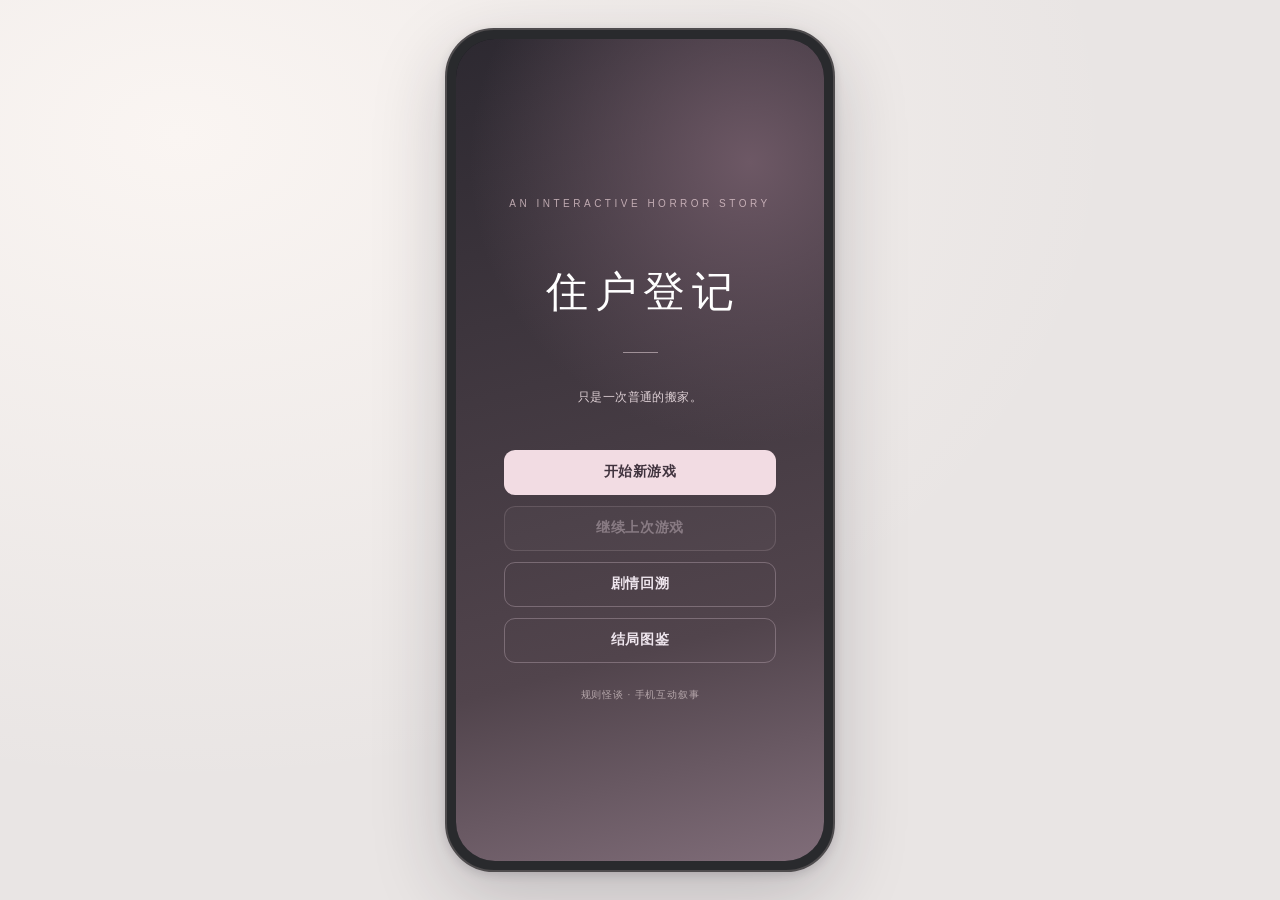
==== index.html @ f4fdb896 "Add files via upload 修改vo" ====
<!doctype html>
<html lang="zh-CN">
<head>
  <meta charset="UTF-8" />
  <meta name="viewport" content="width=device-width, initial-scale=1, viewport-fit=cover, maximum-scale=1, user-scalable=no" />
  <meta name="theme-color" content="#f6e5e5" />
  <meta name="apple-mobile-web-app-capable" content="yes" />
  <meta name="apple-mobile-web-app-status-bar-style" content="default" />
  <title>住户登记 · Day 1 互动预览</title>
  <link rel="stylesheet" href="game/css/styles.css?v=20261024j">
  <link rel="stylesheet" href="game/css/day1.css?v=20261024j">
  <link rel="stylesheet" href="game/css/archive.css?v=20261024j">
  <link rel="stylesheet" href="game/css/night.css?v=20261024j">
</head>
<body>
  <div class="outer">
    
    <main class="phone" id="phone" aria-label="模拟手机游戏">
      <div class="camera-pill" aria-hidden="true"></div>
      <div class="phone-screen" id="phone-screen">
        <header class="statusbar" id="statusbar" style="display:none" aria-hidden="true"><span id="status-time">20:16</span><div class="status-icons"><svg viewBox="0 0 24 16" width="21" height="14"><path d="M1 14h3V9H1zm5 0h3V6H6zm5 0h3V3h-3zm5 0h3V0h-3z" fill="currentColor"/></svg><svg viewBox="0 0 20 16" width="20" height="14"><path d="M1 5C6 0 14 0 19 5L17 7C13 3 7 3 3 7zM5 9c3-3 7-3 10 0l-2 2c-2-2-4-2-6 0zm5 6-2-2c1.1-1.3 2.9-1.3 4 0z" fill="currentColor"/></svg><svg viewBox="0 0 28 14" width="27" height="14"><rect x="1" y="1" width="23" height="12" rx="3" fill="none" stroke="currentColor" stroke-width="1.4"/><rect x="3.5" y="3.5" width="17" height="7" rx="1.5" fill="currentColor"/><rect x="25" y="5" width="2" height="4" rx="1" fill="currentColor"/></svg></div></header>
        <div id="view" class="view"><div class="cover-game"><h1>正在进入游戏</h1><p>如果画面长时间停留在这里，请换用 Chrome 或 Edge 打开。</p></div></div>
        <div id="toast" class="toast" role="status" aria-live="polite"></div>
        <div id="overlay-root"></div>
        <button class="home-gesture" id="home-gesture" aria-label="返回桌面"><span></span></button>
      </div>
    </main>
    
  </div>
  <script src="game/js/story_fallback.js?v=20261024j"></script>
  <script src="game/js/audio.js?v=20261024j"></script>
  <script src="game/js/game.js?v=20261024j"></script>
  <script src="game/js/day1.js?v=20261024j"></script>
  <script src="game/js/archive.js?v=20261024j"></script>
  <script src="game/js/night.js?v=20261024j"></script>
</body>
</html>
---- game/css/styles.css ----
:root{font-family:-apple-system,BlinkMacSystemFont,"SF Pro Display","PingFang SC","Microsoft Yahei",sans-serif;color:#202326;--green:#07b85d;--border:#e7e8e9;--text2:#9a9da3;--wash:#f5f5f5;--pink:#efbbc4}*{box-sizing:border-box}html,body{margin:0;height:100%;width:100%;overflow:hidden}body{background:radial-gradient(ellipse at 14% 15%,#faf5f2,transparent 60%),#e9e5e4}body[data-theme="dark"]{--wash:#17191e;--card:#24262d;--ink:#f0f0f3;--border:#363941;--text2:#a9aab3}button,input,textarea{font:inherit}button{border:0;cursor:pointer}button:focus-visible{outline:2px solid #b7788c;outline-offset:-2px}.outer{height:100%;width:100%;display:flex;align-items:center;justify-content:center;gap:6vw}.preview-side{display:none!important;width:220px;color:#9c8185}.preview-side span{font-size:10px;letter-spacing:.25em;font-weight:700}.preview-side h1{font-size:31px;font-weight:600;line-height:1.5;letter-spacing:-1px;color:#604d55;margin:22px 0}.preview-side p{font-size:13px;line-height:2;color:#977c84}.right-side{align-self:flex-end;margin-bottom:13vh}.right-side small{display:block;font-size:11px;line-height:1.9;color:#b1a2a6;margin-top:18px}.phone{position:relative;width:390px;height:min(844px,94vh);flex:none;padding:9px;background:#292a2d;border:2px solid #4f4c4e;border-radius:49px;box-shadow:0 35px 85px #362c3535,0 4px 11px #241c2730;overflow:hidden}.phone:before{content:"";position:absolute;right:-3px;top:175px;height:86px;width:3px;background:#5c585b;border-radius:0 4px 4px 0}.phone-screen{position:relative;width:100%;height:100%;border-radius:39px;overflow:hidden;background:#fff}.camera-pill{position:absolute;top:18px;left:50%;transform:translateX(-50%);width:106px;height:28px;background:#242326;border-radius:30px;z-index:50;pointer-events:none}.statusbar{position:absolute;inset:0 0 auto 0;height:53px;display:flex;align-items:flex-start;padding:15px 25px 0 32px;justify-content:space-between;z-index:24;font-size:13px;font-weight:700;letter-spacing:-.1px;pointer-events:none}.status-icons{display:flex;align-items:center;gap:5px;height:15px}.view{position:absolute;inset:0;overflow:hidden;background:#f6f6f6}.home-gesture{position:absolute;bottom:0;left:0;width:100%;height:25px;background:transparent;z-index:23;display:flex;align-items:center;justify-content:center;padding:0}.home-gesture span{width:116px;height:4px;background:#2229;border-radius:50px;transition:background .2s}.home-gesture.light span{background:#fff9}.screen{height:100%;width:100%;padding-top:53px;padding-bottom:22px;display:flex;flex-direction:column;overflow:hidden}.scroll{flex:1;overflow-y:auto;min-height:0;overscroll-behavior:contain;scrollbar-width:none}.scroll::-webkit-scrollbar{display:none}.svg-icon{display:inline-flex;width:24px;height:24px;align-items:center;justify-content:center;vertical-align:middle}.svg-icon svg{width:100%;height:100%;stroke:currentColor;stroke-width:1.8;fill:none;stroke-linecap:round;stroke-linejoin:round}.home-screen{background:radial-gradient(ellipse at 30% 6%,#fff5ec 0%,transparent 49%),radial-gradient(ellipse at 85% 52%,#f9d7d2 0%,transparent 54%),linear-gradient(152deg,#f8e9e9 0%,#edc6cd 57%,#cbafcf 100%);color:#463a43}.home-orb{pointer-events:none;position:absolute;top:24%;right:-63px;width:248px;height:248px;background:linear-gradient(110deg,#ffffff71,#fbe3e680);filter:blur(1px);border-radius:50%;box-shadow:inset 11px 16px 43px #fff8,0 17px 50px #d98b9b30}.home-content{position:relative;z-index:1;padding:28px 20px 0;display:flex;flex-direction:column;height:100%}.home-clock{font-size:67px;font-weight:300;letter-spacing:-3px;line-height:1; margin-left:4px;margin-top:0}.home-date{font-size:14px;margin:11px 0 26px 8px;opacity:.75;letter-spacing:.06em}.home-card{width:100%;text-align:left;background:#ffffff94;backdrop-filter:blur(18px);border:1px solid #ffffffac;border-radius:17px;padding:13px 15px;color:#65535a;box-shadow:0 8px 19px #86697513}.home-card-top{display:flex;justify-content:space-between;gap:10px;font-size:11px;font-weight:600;align-items:center}.home-card-top span:last-child{opacity:.64;font-weight:400}.home-card-body{font-size:13px;font-weight:600;margin:7px 0 4px}.home-card-sub{font-size:12px;white-space:nowrap;text-overflow:ellipsis;overflow:hidden;opacity:.82}.apps-grid{display:grid;grid-template-columns:repeat(4,minmax(0,1fr));row-gap:25px;column-gap:10px;margin-top:35px}.app-launch{background:transparent;display:flex;flex-direction:column;align-items:center;gap:6px;min-width:0;color:#473c48;padding:0}.app-launch .app-label{font-size:11px;font-weight:500;text-shadow:0 1px 3px #fff4}.app-icon{position:relative;border-radius:15px;height:57px;width:57px;display:flex;align-items:center;justify-content:center;background:#fff;box-shadow:0 5px 12px #5c43551b}.app-icon .svg-icon{width:31px;height:31px}.app-icon .svg-icon svg{stroke-width:1.7}.app-icon.wechat{background:#27c164;color:white}.app-icon.gallery{background:linear-gradient(135deg,#ffd3b6,#f9b4d4);color:white}.app-icon.phoneicon{background:#59cb80;color:white}.app-icon.smsicon{background:#65b7e7;color:white}.app-icon.notesicon{background:#fff7dc;color:#ddad48}.app-icon.property{background:#fbf2ea;color:#bf7775}.app-icon.settings{background:#b5aec1;color:white}.app-dot{position:absolute;top:-5px;right:-4px;background:#f35461;color:white;min-width:18px;height:18px;padding:0 5px;display:flex;align-items:center;justify-content:center;border-radius:999px;font-size:10px;font-weight:700;border:2px solid #f7dce1;line-height:1}.dock{margin-top:auto;margin-bottom:13px;padding:11px 12px;display:flex;justify-content:space-around;align-items:center;background:#ffffff7e;border:1px solid #fff8;backdrop-filter:blur(12px);border-radius:23px}.dock .app-launch .app-label{display:none}.dock .app-icon{height:56px;width:56px}.page-head{flex:none;display:flex;align-items:center;justify-content:space-between;height:52px;padding:0 16px;background:#f6f6f6;border-bottom:1px solid #ececec}.page-head h2{font-size:17px;font-weight:600;margin:0}.page-head h2 small{font-size:13px;font-weight:400;color:#999}.head-left,.head-right{display:flex;align-items:center;gap:13px}.back-btn,.icon-btn{width:30px;height:34px;padding:0;display:flex;justify-content:center;align-items:center;background:transparent;color:#2f3136}.head-left .back-btn{margin-left:-9px}.wh-head{background:#f6f6f6}.search-bar{border-radius:8px;background:#ededed;color:#999;height:35px;display:flex;align-items:center;justify-content:center;gap:6px;font-size:13px;margin:9px 11px 13px}.search-input{width:100%;background:transparent;border:0;outline:0;color:#333;text-align:left;font-size:13px}.list-group{background:#fff;margin-bottom:8px}.chat-item{width:100%;background:#fff;display:flex;align-items:center;text-align:left;gap:12px;padding:12px 14px 12px 16px;min-height:73px}.chat-item+.chat-item{border-top:1px solid #f2f2f2}.avatar{width:48px;height:48px;flex:none;border-radius:7px;background:#dfb2a8;display:flex;justify-content:center;align-items:center;color:white;font-size:19px;font-weight:500;overflow:hidden}.avatar.sm{width:37px;height:37px;font-size:14px}.avatar.lg{width:63px;height:63px;font-size:23px}.avatar .avat-portrait{width:100%;height:100%;border-radius:inherit;display:block}.avatar .avat-portrait:before{left:50%;top:20%;width:28%;height:29%;transform:translateX(-50%)}.avatar .avat-portrait:after{left:50%;bottom:4%;width:66%;height:42%;transform:translateX(-50%);border-radius:56% 56% 35% 35%}.avatar.sm .avat-portrait:before{top:18%}.avatar.sm .avat-portrait:after{bottom:3%}.avatar.lg .avat-portrait:after{bottom:5%}.avatar.group-av{background:#a9c0ab;position:relative;color:transparent}.avatar.group-av:before{display:none}.avatar.group-av span{display:none}.avatar.house{background:#eee2d5;color:#ae8173}.avatar.mom{background:linear-gradient(135deg,#dbbbbe,#cf93a3)}.avatar.friend{background:linear-gradient(135deg,#93cdbd,#65a1a0)}.avatar.renter{background:linear-gradient(135deg,#c4badd,#9d9bbf)}.avatar.systemav{background:#40bb83}.chat-meta{min-width:0;flex:1}.chat-meta-top{display:flex;justify-content:space-between;align-items:center;gap:9px}.chat-title{font-size:15px;font-weight:500;overflow:hidden;text-overflow:ellipsis;white-space:nowrap}.chat-time{flex:none;color:#b3b3b3;font-size:10px}.chat-snippet{color:#a2a3a6;margin-top:7px;font-size:12px;white-space:nowrap;text-overflow:ellipsis;overflow:hidden}.chat-unread{background:#f25b64;color:white;border-radius:12px;min-width:17px;height:17px;display:inline-flex;align-items:center;justify-content:center;padding:0 4px;font-size:10px;margin-left:6px}.bottom-tabs{display:grid;grid-template-columns:repeat(4,1fr);background:#fafafa;flex:none;border-top:1px solid #ddd;height:60px}.tab{display:flex;align-items:center;justify-content:center;flex-direction:column;gap:3px;background:transparent;color:#8a8d90;font-size:10px}.tab.active{color:#07ae5b}.tab .svg-icon{width:23px;height:23px}.contact-letter{padding:9px 18px 5px;color:#919195;font-size:12px}.contact-row{display:flex;align-items:center;width:100%;gap:12px;text-align:left;background:#fff;padding:10px 15px;border-bottom:1px solid #f3f3f3}.contact-row span:last-child{font-size:14px}.moment-head{height:155px;background:linear-gradient(135deg,#e7cfcb,#c8b8bf 75%);position:relative;display:flex;align-items:center;justify-content:flex-end;padding:17px;gap:10px}.moment-head strong{color:white;text-shadow:0 1px 5px #634d58;font-size:14px}.moment-feed{background:#fff;padding:17px 15px;display:flex;gap:12px;border-bottom:1px solid #f1f1f1}.moment-body{flex:1;min-width:0}.moment-body strong{font-size:14px;color:#607799}.moment-body p{font-size:13px;line-height:1.65;margin:7px 0;color:#333}.moment-body small{font-size:10px;color:#b1b1b1}.moment-image{width:80px;height:76px;border-radius:4px;margin:7px 0;background:linear-gradient(170deg,#e4dddc,#bcbcbf);display:flex;align-items:center;justify-content:center;color:#fff;font-size:11px}.me-card{background:#fff;margin-bottom:8px;padding:21px 20px;display:flex;align-items:center;gap:15px}.me-card h2{font-size:17px;margin:0 0 5px}.me-card p{font-size:12px;color:#a4a4a4;margin:0}.menu-row{width:100%;padding:14px 19px;background:white;display:flex;align-items:center;text-align:left;gap:13px;font-size:14px;border-bottom:1px solid #f4f4f4}.menu-row .svg-icon{color:#7287aa;width:22px;height:22px}.menu-row .right-chev{margin-left:auto;color:#aaa}.chat-screen{background:#ededed}.chat-messages{padding:14px 13px 30px;display:flex;flex-direction:column;gap:16px}.day-divide{text-align:center;font-size:10px;color:#a3a3a3;margin:3px 0 0}.sys-msg{max-width:96%;margin:0 auto;text-align:center;color:#a4a4a4;font-size:11px;line-height:1.6}.msg-row{display:flex;align-items:flex-start;gap:9px}.msg-row.mine{flex-direction:row-reverse}.msg-bubble-wrap{max-width:76%;display:flex;flex-direction:column;gap:4px}.msg-name{font-size:10px;color:#989898;padding-left:2px}.msg-bubble{background:#fff;border-radius:6px;padding:10px 12px;font-size:14px;line-height:1.56;word-break:break-word;white-space:pre-line;box-shadow:0 1px 1px #3331;position:relative}.mine .msg-bubble{background:#91e56c}.msg-bubble:after{content:"";position:absolute;top:13px;left:-6px;border-right:6px solid white;border-top:5px solid transparent;border-bottom:5px solid transparent}.mine .msg-bubble:after{left:auto;right:-6px;border-right:0;border-left:6px solid #91e56c}.chat-pinned{background:#fff5cf;color:#806e50;padding:10px 14px;font-size:11px;line-height:1.5;display:flex;align-items:center;gap:7px;cursor:pointer;border-bottom:1px solid #eadfbf}.chat-pinned .svg-icon{width:16px;height:16px;flex:none}.chat-compose{min-height:58px;background:#f6f6f6;border-top:1px solid #dfdfdf;padding:8px 13px;display:flex;align-items:center;gap:8px}.chat-compose input{background:#fff;flex:1;min-width:0;border:none;border-radius:5px;padding:10px 12px;font-size:13px;outline:none;color:#aaa}.chat-compose .svg-icon{width:25px;height:25px;color:#5c5d60}.reply-area{background:#f7f7f7;padding:10px 12px 3px;border-top:1px solid #dedede}.reply-hint{font-size:10px;color:#989898;padding:0 4px 7px}.reply-option{display:block;background:white;color:#434648;width:100%;padding:10px 12px;border:1px solid #e5e5e5;border-radius:7px;margin:0 0 6px;font-size:12px;text-align:left;line-height:1.5}.reply-option:active{background:#e9f8ef}.muted-tip{text-align:center;font-size:11px;color:#b0b0b0;margin:6px 0}.app-white{background:#fff}.app-header{height:50px;flex:none;display:flex;align-items:center;padding:0 14px;border-bottom:1px solid #f2f2f2;gap:8px;background:white}.app-header h2{font-size:16px;font-weight:600;flex:1;text-align:center;margin:0}.app-header .icon-btn{flex:0 0 30px}.app-header .right-space{width:30px}.mini-scroll{background:#f6f5f3}.mini-cover{background:linear-gradient(120deg,#e8c9c4,#e3d4c6);padding:26px 22px 31px;color:#6a5355}.mini-cover small{font-size:11px;letter-spacing:.1em}.mini-cover h2{margin:10px 0 4px;font-size:26px;font-weight:500}.mini-cover p{font-size:12px;margin:0;opacity:.8}.mini-pad{padding:0 14px 18px}.residence-card{background:#fff;border-radius:13px;padding:17px 18px;margin-top:-16px;position:relative;box-shadow:0 6px 24px #4d30280d}.tiny-title{font-size:11px;color:#a7a1a1}.residence-card h3{font-weight:600;margin:9px 0 6px;font-size:22px}.residence-card p{font-size:12px;color:#969090;margin:0}.verified{border-radius:14px;background:#eaf7ee;color:#58a477;font-size:10px;padding:4px 7px}.mini-card{margin-top:14px;background:white;border-radius:12px;padding:15px}.mini-card .section-title{font-size:14px;font-weight:600;margin-bottom:10px}.mini-grid{display:grid;grid-template-columns:repeat(4,1fr);gap:5px}.mini-tool{background:transparent;display:flex;align-items:center;flex-direction:column;gap:7px;padding:6px 0;color:#3e4144;font-size:11px}.mini-tool .tool-icon{height:42px;width:42px;border-radius:13px;display:flex;align-items:center;justify-content:center;background:#f4eee9;color:#ab8278}.mini-tool .svg-icon{width:21px;height:21px}.mini-notice{display:flex;align-items:center;gap:10px;background:transparent;width:100%;text-align:left;border-top:1px solid #f4f2f0;padding:10px 0}.mini-notice b{font-weight:500;flex:1;font-size:12px}.mini-notice small{font-size:10px;color:#aaa}.mini-notice .svg-icon{color:#b3b3b3;width:15px;height:15px}.doc-screen{background:#f8f8f8}.doc-section{background:#fff;margin:12px 12px 0;padding:19px;border-radius:12px}.doc-title{font-size:19px;font-weight:600;line-height:1.4;margin:0 0 9px}.doc-date{font-size:11px;color:#aaa;margin:0 0 15px}.doc-content{font-size:13px;line-height:1.95;white-space:pre-line;color:#454545}.info-row{display:flex;align-items:center;justify-content:space-between;padding:14px 0;border-bottom:1px solid #eee;font-size:13px}.info-row:last-child{border-bottom:0}.info-row span:first-child{color:#888}.info-row span:last-child{font-weight:500}.log-item{display:flex;gap:12px;padding:15px 17px;border-bottom:1px solid #efefef;background:#fff}.log-line{width:7px;position:relative;flex:none}.log-line:before{content:"";position:absolute;top:4px;left:0;width:7px;height:7px;border-radius:50%;background:#75b899}.log-info{flex:1}.log-info strong{font-size:13px;font-weight:500}.log-info p{font-size:11px;margin:6px 0 0;color:#999}.log-time{font-size:10px;color:#aaa}.log-item.anomaly{background:#fffaf8}.log-item.anomaly .log-line:before{background:#d88989}.anomaly-label{color:#c87977!important;font-size:11px}.empty-state{display:flex;justify-content:center;align-items:center;flex:1;color:#a3a3a3;font-size:12px;padding:20px;text-align:center;line-height:1.8}.gallery-grid{padding:13px;display:grid;grid-template-columns:repeat(3,1fr);gap:5px;align-content:start;background:#fff}.photo-item{border:0;background:#e4dcda;aspect-ratio:1;overflow:hidden;padding:0}.photo-item svg{width:100%;height:100%}.photo-detail{background:#151515;color:#fff;display:flex;align-items:center;justify-content:center;flex:1;padding:14px}.photo-detail svg{max-width:100%;max-height:100%;width:100%}.photo-caption{background:#191919;color:#cfcfcf;text-align:center;font-size:12px;padding:10px 15px}.phone-log{background:#fff}.phone-row{padding:13px 20px;border-bottom:1px solid #eee;display:flex;align-items:center;justify-content:space-between;background:#fff;text-align:left;width:100%}.phone-row strong{font-size:14px;font-weight:500}.phone-row small{display:block;font-size:11px;color:#aaa;margin-top:5px}.phone-row .call-icon{color:#6abb87}.sms-row{display:flex;gap:11px;width:100%;padding:15px;background:#fff;border-bottom:1px solid #f1f1f1;text-align:left}.sms-text{flex:1;min-width:0}.sms-text b{font-weight:500;font-size:14px}.sms-text p{font-size:12px;color:#999;white-space:nowrap;text-overflow:ellipsis;overflow:hidden;margin:6px 0 0}.sms-text small{color:#aaa;font-size:10px}.note-row{padding:15px 19px;background:#fff;width:100%;text-align:left;border-bottom:1px solid #eee}.note-row strong{font-size:15px}.note-row p{font-size:12px;color:#999;margin:5px 0}.note-textarea{width:100%;height:100%;padding:16px;border:0;resize:none;outline:none;color:#444;line-height:1.8;font-size:15px}.modal-scrim{position:absolute;inset:0;background:#0006;z-index:32;display:flex;align-items:center;justify-content:center;padding:24px}.dialog{width:100%;background:#fff;border-radius:14px;overflow:hidden;box-shadow:0 12px 40px #0003}.dialog h3{margin:0;padding:22px 18px 6px;text-align:center;font-size:16px}.dialog p{padding:0 19px 15px;line-height:1.7;text-align:center;color:#777;font-size:13px;white-space:pre-line}.dialog input{width:calc(100% - 36px);margin:0 18px 15px;padding:11px 12px;border:1px solid #e4e4e4;border-radius:6px;outline-color:#88c69f}.dialog-actions{border-top:1px solid #eee;display:flex}.dialog-actions button{background:white;padding:14px 5px;flex:1;font-size:14px;color:#454545}.dialog-actions button+button{border-left:1px solid #eee;color:#16ac60;font-weight:600}.toast{position:absolute;z-index:43;left:50%;top:80px;transform:translateX(-50%) translateY(-7px);background:#333d;color:#fff;border-radius:10px;padding:12px 15px;min-width:180px;max-width:85%;text-align:center;opacity:0;pointer-events:none;font-size:12px;line-height:1.6;transition:opacity .2s,transform .2s}.toast.show{opacity:1;transform:translateX(-50%) translateY(0)}.setting-help{font-size:12px;color:#999;line-height:1.9;padding:14px 19px}.fineprint{font-size:11px;color:#a5a5a5;text-align:center;padding:19px 24px;line-height:1.8}.group-panel{padding:18px;background:white}.group-panel .members{display:grid;grid-template-columns:repeat(5,1fr);gap:12px 5px;margin:16px 0}.group-member{display:flex;align-items:center;flex-direction:column;gap:5px;font-size:10px;color:#8c8c8c}.group-member .avatar{width:42px;height:42px;font-size:15px}.filter-chip{font-size:11px;background:#f1ecea;border-radius:16px;padding:5px 10px;color:#8f7776}@media(max-width:1050px){.preview-side{display:none}}@media(max-width:520px){html,body{height:100dvh;background:#fff}.outer{display:block;width:100%;height:100%;}.phone{width:100%;height:100dvh;border:0;border-radius:0;padding:0;box-shadow:none;background:transparent}.phone:before,.camera-pill{display:none}.phone-screen{border-radius:0}.statusbar{padding-top:calc(13px + env(safe-area-inset-top) / 3);height:calc(49px + env(safe-area-inset-top) / 3)}.screen{padding-top:calc(49px + env(safe-area-inset-top) / 3);padding-bottom:max(21px,env(safe-area-inset-bottom))}.home-gesture{height:max(22px,env(safe-area-inset-bottom))}.home-content{padding-top:24px}}@media(max-height:730px){.home-clock{font-size:57px}.home-date{margin-bottom:17px}.apps-grid{margin-top:22px;row-gap:15px}.app-icon{width:51px;height:51px}.dock .app-icon{width:49px;height:49px}}
.wechat-tabs{display:flex;background:#fafafa;border-top:1px solid #ddd;padding:9px 0}.wechat-tabs button{flex:1;background:transparent;color:#777;font-size:12px}.floating-guide{padding:8px 12px;text-align:right;background:#ededed}.guide-button{background:#208e69;color:white;border-radius:20px;padding:11px 16px;font-size:12px;box-shadow:0 3px 12px #0002}.member-alert{background:#fff0eb;border:1px solid #f0cac2;color:#9d5650;padding:13px;font-size:12px;line-height:1.8;margin:12px 0}.big-button{width:100%;padding:14px;border-radius:12px;background:#29262b;color:white;font-size:14px;font-weight:500;margin-top:18px}.ghost-button{background:transparent;color:#666;padding:14px}.title-screen{background:linear-gradient(155deg,#f3e5e1 0%,#eed6d7 40%,#bfb2be 100%);justify-content:center}.title-wrap{text-align:center;padding:24px 32px;color:#453c45}.title-wrap .day-kicker{font-size:10px;letter-spacing:3px;color:#8c7685}.title-wrap .title-icon{font-size:80px;line-height:1.8;color:#7e6573}.title-wrap h1{font-size:35px;letter-spacing:4px;font-weight:500;margin:0 0 20px}.title-wrap p{font-size:13px;line-height:2.3}.title-buttons{margin:55px 0 45px}.title-wrap small{font-size:10px;color:#8a7b83}.warning-screen{background:#16191e;color:#f2f0ef;justify-content:center}.warning-wrap{padding:35px}.warning-symbol{border:1px solid #ae8484;border-radius:50%;font-size:31px;color:#dcbab6;width:53px;height:53px;text-align:center;line-height:50px;margin-bottom:32px}.warning-wrap h1{font-size:24px;font-weight:500}.warning-wrap p{font-size:13px;color:#b1b3bb;line-height:2.1;margin:22px 0}.warning-wrap .big-button{background:#d6c2c2;color:#222;margin-top:40px}.day-screen{justify-content:center;background:#131619;color:#eee}.day-screen-content{padding:36px}.day-screen-content span{font-size:11px;letter-spacing:3px;color:#8b999d}.day-screen-content h1{font-size:56px;font-weight:300;letter-spacing:2px;margin:20px 0 0}.day-screen-content p{color:#a1a5a8;font-size:13px}.day-line{height:1px;background:#4c5659;margin:43px 0}.day-screen-content .narrative{line-height:2.5;margin-bottom:36px}.day-screen .big-button{background:#d7d9d8;color:#252525}
.intro-overlay{position:absolute;inset:0;background:linear-gradient(153deg,#282b35,#353a44 55%,#4c424c);color:#eee;display:flex;flex-direction:column;justify-content:center;align-items:center;text-align:center;padding:35px 28px 55px;gap:21px}.intro-small{font-size:10px;letter-spacing:.22em;color:#b7abb3}.intro-title{font-size:36px;letter-spacing:.16em;font-weight:300}.intro-sub{color:#bbb4bd;font-size:12px;line-height:1.9}.intro-line{width:34px;height:1px;background:#b8a9b3;margin:7px}.intro-quote{font-size:13px;color:#e1d4d9;line-height:2.1}.intro-start{width:100%;background:#f4d8dd;color:#413b40;padding:15px;border-radius:7px;font-size:14px;margin-top:18px}.intro-overlay>p{font-size:11px;line-height:2.1;color:#b6adb5}.caution{align-items:stretch;text-align:left;gap:13px}.caution h1{font-size:28px;font-weight:400;margin:10px 0}.caution p{font-size:13px;line-height:2.05;color:#ddd1da;margin:0}.day-title h1{font-family:Georgia,serif;font-size:68px;letter-spacing:.06em;font-weight:400;margin:0}.avatar.ghost{background:#0c0c0e;border:1px solid #1c1c1c}.msg-bubble.rule{border-left:3px solid #252525}.mini-tool{background:#f8f2ed;border-radius:9px;padding:12px 3px;font-size:11px}.mini-tool:hover,.reply-option:hover{background:#edf8f0}
.cover-game{height:100%;background:linear-gradient(160deg,#292733,#4f414a 65%,#87727b);color:#fff;display:flex;flex-direction:column;justify-content:center;align-items:center;padding:55px 34px;text-align:center}.cover-game h1{font-weight:450;font-size:40px;letter-spacing:.11em;margin:15px 0 25px}.cover-game p{font-size:13px;line-height:2.25;color:#ede5e9;max-width:280px}.cover-game small{color:#e3d4d6a8;margin-top:25px;font-size:10px;letter-spacing:.08em}.cover-supra{font-size:10px;letter-spacing:.28em;color:#ecd3d8b8}.cover-drawing{font-size:85px;letter-spacing:-.22em;opacity:.4;margin:22px 0}.cover-drawing span{font-size:54px}.cover-game.warning{background:linear-gradient(160deg,#302b31,#494447)}.cover-game.warning h1{font-size:27px;letter-spacing:.06em}.cover-game.chapter{background:linear-gradient(160deg,#292d39,#4f4f5a)}.cover-game.chapter h1{font-size:60px;letter-spacing:0;font-weight:300}.primary{width:100%;background:#f3dbdf;color:#44343e;padding:15px 20px;border-radius:12px;font-size:14px;font-weight:600;margin-top:30px}.hint-bottom{padding:10px 15px 27px;background:#fff}.hint-bottom .primary{margin:0}.avatar[style*="080808"]{border:1px solid #363636}


/* Resident Registration · visual revision */
.cover-game.title-cover{justify-content:center;background:radial-gradient(circle at 80% 15%,#6d5865 0%,transparent 37%),linear-gradient(165deg,#2d2931 0%,#51444c 72%,#806d79 100%)}
.title-cover .cover-supra{margin-bottom:54px;letter-spacing:.35em}
.title-cover .game-title{margin:0;font-size:42px;font-weight:440;letter-spacing:.16em;text-indent:.16em;line-height:1.4}
.title-cover .game-title-rule{height:1px;background:#dbcbd096;width:35px;margin:30px auto 20px}
.title-cover .game-brief{font-size:12px;color:#ddcfd4;line-height:2.1;letter-spacing:.04em}
.title-cover .title-start{margin-top:76px;border:1px solid #e2cbd5;background:#ebd9de;color:#423640;border-radius:7px;padding:16px 35px;width:min(100%,250px);font-weight:600;font-size:14px;letter-spacing:.11em;transition:transform .15s}
.title-cover .title-start:active{transform:scale(.98)}
.title-cover small{margin-top:25px}
.profile-screen{height:100%;width:100%;overflow-y:auto;overscroll-behavior:contain;background:linear-gradient(157deg,#f9f4f1,#f0e3e6 70%,#e7d7df);color:#4b4149}
.profile-content{padding:72px 27px 42px;min-height:100%;display:flex;flex-direction:column;align-items:stretch}
.profile-kicker{font-size:10px;color:#977f8d;letter-spacing:.21em;font-weight:600}
.profile-content h1{font-size:29px;font-weight:500;margin:16px 0 7px;letter-spacing:.07em}
.profile-desc{font-size:12px;color:#97858d;margin:0 0 27px;line-height:1.85}
.profile-label{font-size:13px;color:#65535e;font-weight:600;margin:0 0 12px}
.avatar-choices{display:grid;grid-template-columns:repeat(3,minmax(0,1fr));gap:10px;margin-bottom:29px}
.avatar-choice{border:1px solid #dacdd2;border-radius:13px;padding:12px 5px 10px;background:#ffffff7a;display:flex;flex-direction:column;align-items:center;gap:7px;min-width:0;color:#6c6267;transition:background .15s,border-color .15s,transform .15s}
.avatar-choice.selected{background:#fff;border:2px solid #a07991;padding:11px 4px 9px;box-shadow:0 6px 15px #b5929d26;color:#423b43}
.avatar-choice:active{transform:scale(.98)}
.avatar-choice b{font-size:12px;font-weight:600}
.avatar-choice small{font-size:10px;color:#aa9da3}
.avat-portrait{width:62px;height:62px;position:relative;overflow:hidden;border-radius:50%;background:#d5b8c0;display:block}
.avat-portrait:before{content:"";position:absolute;left:23px;top:14px;width:16px;height:17px;background:#fff9;border-radius:50%}
.avat-portrait:after{content:"";position:absolute;left:12px;bottom:3px;width:38px;height:25px;background:#fff9;border-radius:55% 55% 36% 36%}
.avat-portrait.av2{background:#98bcb7}.avat-portrait.av3{background:#b5a4cb}
.avat-portrait.sm{height:35px;width:35px}.avat-portrait.sm:before{left:13px;top:7px;width:10px;height:11px}.avat-portrait.sm:after{left:7px;bottom:1px;width:22px;height:15px}
.avat-portrait.lg{width:62px;height:62px}
.profile-field{border:1px solid #dac9d1;border-radius:11px;padding:0 12px;background:#fff;display:flex;align-items:center;height:54px}
.profile-field input{min-width:0;flex:1;border:0;background:transparent;outline:0;font-size:16px;color:#4a3c43;letter-spacing:.03em}
.profile-field .count{font-size:11px;color:#a19aa1;white-space:nowrap}
.profile-tip{font-size:11px;color:#998b93;min-height:21px;margin:8px 1px 22px;line-height:1.65}
.profile-tip.invalid{color:#c25d70}
.profile-continue{margin-top:auto;background:#54414e;border-radius:9px;color:#fff;font-weight:600;letter-spacing:.1em;padding:15px 12px;min-height:52px;font-size:14px;box-shadow:0 7px 20px #90798523}
.profile-continue:disabled{opacity:.38;cursor:not-allowed;box-shadow:none}
.profile-footnote{text-align:center;color:#a99ba4;font-size:10px;margin-top:14px;line-height:1.7}
.cover-game.chapter{position:relative;align-items:flex-start;justify-content:center;text-align:left;padding:0 40px 0;background:linear-gradient(160deg,#292d39,#4f4f5a)}
.chapter .day-date{font-size:12px;letter-spacing:.18em;color:#bbbcc7;margin-top:10px}
.chapter .chapter-rule{width:39px;height:1px;background:#bfc1c7;opacity:.6;margin:30px 0 0}
.chapter .chapter-continue{position:absolute;right:28px;bottom:max(43px,calc(30px + env(safe-area-inset-bottom)));padding:12px 0 12px 16px;color:#ebdee4;background:transparent;border:0;border-radius:0;box-shadow:none;font-size:13px;letter-spacing:.11em;display:flex;align-items:center;gap:9px}
.chapter .chapter-continue span{font-size:21px;font-weight:300;transition:transform .2s}
.chapter .chapter-continue:active span{transform:translateX(5px)}
.cover-game.scene{align-items:stretch;justify-content:space-between;background:linear-gradient(165deg,#292f37,#35333b 64%,#50434b);text-align:left;padding:105px 32px 53px}
.scene .scene-top small{font-size:11px;letter-spacing:.24em;color:#ad9eaa}
.scene .scene-top h2{font-size:23px;font-weight:400;line-height:1.55;letter-spacing:.05em;margin:28px 0 24px}
.scene .scene-top p{color:#d9d1d7;font-size:13px;line-height:2.35;margin:0;max-width:290px}
.scene .phone-view-cta{display:flex;align-items:center;justify-content:space-between;width:100%;padding:18px 20px;background:transparent;color:#f8eff3;border:1px solid #bcaab7;border-radius:3px;letter-spacing:.12em;font-size:14px}
.scene .phone-view-cta span{font-size:22px;line-height:1}
.scene .phone-view-cta:active{background:#fff2}
@media(max-height:680px){.profile-content{padding-top:54px}.profile-desc{margin-bottom:16px}.avatar-choices{margin-bottom:17px}.avat-portrait{width:52px;height:52px}.avat-portrait:before{left:19px;top:11px}.avat-portrait:after{left:10px;width:33px}}



/* navigation clarity; no duplicate home dock */
.wechat-head{position:relative;justify-content:space-between;gap:8px}
.wechat-head h2{position:absolute;left:50%;transform:translateX(-50%);white-space:nowrap}
.nav-home-btn{position:relative;z-index:1;display:flex;align-items:center;gap:2px;background:transparent;color:#4b5960;font-size:13px;padding:8px 5px;margin-left:-6px;min-width:67px;white-space:nowrap}
.wechat-head>.icon-btn{margin-left:auto;position:relative;z-index:1}
.settings-scroll{background:#f4f4f5}
.settings-section{background:#fff;margin:12px 12px 0;padding:18px;border-radius:13px}
.settings-section h3{font-size:15px;font-weight:600;margin:0 0 11px}
.settings-subtitle{font-size:12px;color:#888;margin:-3px 0 14px}
.theme-toggle{display:grid;grid-template-columns:1fr 1fr;gap:10px}
.theme-option{display:flex;align-items:center;justify-content:center;gap:7px;background:#f5f5f5;border:1px solid #e6e6e6;color:#4b4b51;border-radius:10px;padding:14px 4px;font-size:13px}
.theme-option.selected{background:#f2e8ed;border-color:#ab8192;color:#6b495c;font-weight:600;box-shadow:inset 0 0 0 1px #ab8192}
.theme-symbol{font-size:20px;line-height:1}
.settings-foot{padding:15px 23px 35px}
.restart-btn{background:#fff;border-radius:10px;border:1px solid #e7dddd;padding:13px 18px;width:100%;font-size:13px;color:#aa5e68}
/* all phone application surfaces can switch mode; cinematic intro screens stay fixed */
body[data-theme="dark"] .phone-screen,body[data-theme="dark"] .view,body[data-theme="dark"] .screen{background-color:#15171c;color:#e8e8ec}
body[data-theme="dark"] .home-screen{background:radial-gradient(ellipse at 27% 14%,#4b354b 0%,transparent 48%),radial-gradient(ellipse at 78% 64%,#303447 0%,transparent 53%),linear-gradient(145deg,#383144,#232632 75%,#1b202b);color:#faf4fc}
body[data-theme="dark"] .home-orb{background:linear-gradient(125deg,#ac879735,#f0b7cf14);box-shadow:inset 11px 16px 43px #fff1,0 17px 50px #110c211a}
body[data-theme="dark"] .home-card{background:#342e3db8;color:#f7e8ed;border-color:#7c697b88;box-shadow:0 5px 19px #1009194c}
body[data-theme="dark"] .home-card-top span:last-child{color:#ddc6d5}
body[data-theme="dark"] .app-launch{color:#f4e7f0}
body[data-theme="dark"] .app-launch .app-label{text-shadow:0 1px 3px #17141d}
body[data-theme="dark"] .page-head,body[data-theme="dark"] .app-header{background:#24252b;border-color:#373840;color:#ececf1}
body[data-theme="dark"] .page-head h2 small{color:#adb1b9}
body[data-theme="dark"] .back-btn,body[data-theme="dark"] .icon-btn,body[data-theme="dark"] .nav-home-btn{color:#ebeaf0}
body[data-theme="dark"] .scroll,body[data-theme="dark"] .mini-scroll,body[data-theme="dark"] .settings-scroll{background:#17191e;color:#ececf0}
body[data-theme="dark"] .list-group,body[data-theme="dark"] .chat-item,body[data-theme="dark"] .contact-row,body[data-theme="dark"] .me-card,body[data-theme="dark"] .menu-row,body[data-theme="dark"] .moment-feed,body[data-theme="dark"] .note-row,body[data-theme="dark"] .log-item,body[data-theme="dark"] .group-panel,body[data-theme="dark"] .doc-section,body[data-theme="dark"] .settings-section{background:#24262d;color:#f0f0f3}
body[data-theme="dark"] .chat-item+ .chat-item,body[data-theme="dark"] .contact-row,body[data-theme="dark"] .menu-row,body[data-theme="dark"] .note-row,body[data-theme="dark"] .log-item,body[data-theme="dark"] .moment-feed{border-color:#363941}
body[data-theme="dark"] .chat-title{color:#f1f1f3}
body[data-theme="dark"] .chat-snippet,body[data-theme="dark"] .chat-time,body[data-theme="dark"] .me-card p{color:#a9aab3}
body[data-theme="dark"] .search-bar{background:#32333b;color:#acaeb6}
body[data-theme="dark"] .bottom-tabs{background:#23252a;border-color:#393a43}
body[data-theme="dark"] .tab{color:#a5a7b0}
body[data-theme="dark"] .tab.active{color:#50cf8b}
body[data-theme="dark"] .chat-screen{background:#17191e}
body[data-theme="dark"] .chat-pinned{background:#524739;color:#f5dda7;border-color:#776147}
body[data-theme="dark"] .msg-name,body[data-theme="dark"] .day-divide,body[data-theme="dark"] .reply-hint{color:#a9acb5}
body[data-theme="dark"] .msg-bubble{background:#2b2f38;color:#f0f0f3;box-shadow:none}
body[data-theme="dark"] .msg-bubble:after{border-right-color:#2b2f38}
body[data-theme="dark"] .msg-row.mine .msg-bubble{background:#30634a;color:#fff}
body[data-theme="dark"] .msg-row.mine .msg-bubble:after{border-left-color:#30634a;border-right-color:transparent}
body[data-theme="dark"] .reply-area,body[data-theme="dark"] .chat-compose{background:#25272d;border-color:#383a42}
body[data-theme="dark"] .reply-option{background:#343640;color:#f0f0f3;border-color:#494b52}
body[data-theme="dark"] .reply-option:hover{background:#3c414c}
body[data-theme="dark"] .chat-compose input{background:#363943;color:#c5c5ca}
body[data-theme="dark"] .hint-bottom{background:#24262d}
body[data-theme="dark"] .group-panel .group-member{color:#c1c2c7}
body[data-theme="dark"] .doc-title,body[data-theme="dark"] .doc-content{color:#e6e6ea}
body[data-theme="dark"] .doc-date,body[data-theme="dark"] .info-row span:first-child{color:#a7a7af}
body[data-theme="dark"] .info-row{border-color:#393a43}
body[data-theme="dark"] .mini-scroll{background:#16181d}
body[data-theme="dark"] .mini-cover{background:linear-gradient(130deg,#6b555d,#504853);color:#f9e9ee}
body[data-theme="dark"] .residence-card,body[data-theme="dark"] .mini-card{background:#292a32;color:#ecebf1}
body[data-theme="dark"] .residence-card p,body[data-theme="dark"] .mini-notice small{color:#bbb9bf}
body[data-theme="dark"] .mini-tool{background:#35353c;color:#f1eff2}
body[data-theme="dark"] .mini-tool .tool-icon{background:#51414c;color:#e5bcca}
body[data-theme="dark"] .mini-notice{border-color:#424049;color:#f3f0f3}
body[data-theme="dark"] .log-item.anomaly{background:#3a2a2b}
body[data-theme="dark"] .theme-option{background:#333640;color:#d6d5dc;border-color:#484850}
body[data-theme="dark"] .theme-option.selected{background:#4b3c51;color:#f5dcef;border-color:#b38cae;box-shadow:inset 0 0 0 1px #b38cae}
body[data-theme="dark"] .settings-subtitle,body[data-theme="dark"] .fineprint{color:#b0adb7}
body[data-theme="dark"] .restart-btn{background:#30323a;color:#f2bac7;border-color:#45424b}
body[data-theme="dark"] .home-gesture span{background:#e9e6efad}
@media (max-width:420px){.settings-section{margin:11px 10px 0;padding:15px}}

.incoming-banner{position:absolute;z-index:100;top:56px;left:12px;right:12px;border:1px solid #fff9;border-radius:18px;text-align:left;background:#f8f8fbf2;box-shadow:0 12px 30px #0003;padding:12px 15px;display:flex;flex-direction:column;gap:4px;color:#23232a;font-size:13px;animation:bannerIn .26s ease-out}.incoming-banner b{display:flex;align-items:center;justify-content:space-between;font-size:12px;font-weight:700}.incoming-banner .banner-time{font-weight:500;color:#8a8d96;font-size:11px}.incoming-banner span{font-size:12px;color:#555;line-height:1.35}@keyframes bannerIn{from{opacity:0;transform:translateY(-20px)}to{opacity:1;transform:translateY(0)}}body[data-theme=dark] .incoming-banner{background:#303038;color:#eee}body[data-theme=dark] .incoming-banner span{color:#c6c6d0}body[data-theme=dark] .incoming-banner .banner-time{color:#b8bbca}

.group-member{border:0;font:inherit;text-align:center;cursor:pointer;background:none;color:inherit;padding:0}
.msg-row .avatar{flex-shrink:0;border:0;cursor:pointer;font:inherit}
.contact-profile-card{display:flex;align-items:center;gap:18px;padding:28px 20px;background:var(--surface,#fff);margin-top:10px}
.contact-profile-card h2{font-size:20px;margin:0 0 8px}
.contact-profile-card p{color:#999;font-size:12px;margin:5px 0}
.contact-friend-note{padding:24px 18px;color:#888;font-size:13px}

/* 微信人物资料／朋友圈（手机版优先） */
.avatar-tap{border:none; padding:0; cursor:pointer; flex-shrink:0; display:flex; align-items:center; justify-content:center; appearance:none; background:transparent;}
.avatar-tap:active{opacity:.65}
.member-tap{display:flex; flex-direction:column; align-items:center; gap:5px; min-width:0; padding:0; background:transparent; border:0; color:var(--ink,#292929); cursor:pointer; font-size:11px;}
.member-tap .avatar{flex-shrink:0;}
.member-tap span.member-name{font-size:10px;max-width:100%;display:block;overflow:hidden;text-overflow:ellipsis;white-space:nowrap;}
.profile-view,.friend-moments-view{height:100%;background:var(--wash,#f5f5f5);display:flex;flex-direction:column;}
.profile-card{padding:32px 21px 26px;display:flex;gap:19px;align-items:center;background:var(--card,#fff);}
.profile-avatar{width:72px;height:72px;flex-shrink:0;display:flex;align-items:center;justify-content:center}.profile-avatar .avatar{width:72px;height:72px;border-radius:9px;font-size:29px}.profile-avatar .avatar .avat-portrait:before{top:18%}.profile-avatar .avatar .avat-portrait:after{bottom:5%;width:68%;height:43%}
.profile-card h2{font-weight:650;font-size:20px;margin:0 0 9px;}
.profile-card p{margin:4px 0;font-size:12px;color:var(--text2,#888);}
.profile-section{margin-top:10px;background:var(--card,#fff);}
.profile-row{min-height:57px;width:100%;padding:15px 21px;background:none;border:none;display:flex;align-items:center;gap:15px;text-align:left;color:var(--ink,#222);font-size:14px;border-bottom:1px solid var(--border,#eee);}
.profile-row strong{min-width:56px;font-weight:500;}
.profile-row .preview{color:var(--text2,#999);flex:1;white-space:nowrap;overflow:hidden;text-overflow:ellipsis;font-size:12px;}
.profile-row .chevron{color:var(--text2,#999);}
.profile-row.locked{color:var(--text2,#999);cursor:default;}
.profile-action{display:block;width:calc(100% - 34px);margin:18px 17px 4px;border-radius:7px;padding:14px;border:0;color:white;background:#18b65e;font-size:15px;font-weight:600;}
.profile-action.secondary{background:var(--card,#fff);color:var(--ink,#555);}
.profile-note{font-size:12px;padding:12px 21px;color:var(--text2,#999);}
.moment-cover{padding:24px 20px;background:var(--card,#fff);border-bottom:1px solid var(--border,#eee);}
.moment-cover h2{font-size:20px;margin:0 0 6px;}
.moment-entry{margin:14px 12px;background:var(--card,#fff);padding:16px;border-radius:10px;display:flex;gap:12px;}
.moment-entry p{margin:8px 0;color:var(--ink,#333);font-size:14px;line-height:1.7;white-space:pre-wrap;}
.moment-entry small{color:var(--text2,#999);}
.moment-author{background:transparent;border:0;padding:0;cursor:pointer;text-align:left;font-size:14px;color:var(--ink,#222);font-weight:600;}
.dm-compose{flex-shrink:0;}
body[data-theme=dark] .profile-view,body[data-theme=dark] .friend-moments-view{background:#1b1b1d;}
body[data-theme=dark] .profile-card,body[data-theme=dark] .profile-section,body[data-theme=dark] .moment-cover,body[data-theme=dark] .moment-entry{background:#29292c;}
body[data-theme=dark] .profile-card h2,body[data-theme=dark] .profile-row,body[data-theme=dark] .moment-entry p,body[data-theme=dark] .moment-author,body[data-theme=dark] .member-tap{color:#f0f0f1;}
body[data-theme=dark] .profile-action.secondary{background:#35353a;color:#eee;}

.chat-avatar-wrap{position:relative;flex:none}.chat-avatar-wrap .avatar{display:flex}.chat-unread.badge-on-avatar{position:absolute;top:-4px;right:-4px;min-width:19px;height:19px;padding:0 5px;margin:0;border-radius:999px;font-size:10px;font-weight:700;box-shadow:0 1px 4px #0002}.app-icon.phoneicon .app-image{padding:8px}.app-icon.smsicon .app-image,.app-icon.gallery .app-image{padding:5px}.wechat-head h2{font-size:16px}.page-head.wechat-head .icon-btn:first-child{justify-content:flex-start;padding-left:2px;width:24px}.member-tap,.member-tap span.member-name{color:var(--ink,#292929)}body[data-theme=dark] .member-tap,body[data-theme=dark] .member-tap span.member-name{color:var(--ink,#f0f0f1)}body[data-theme=dark] .group-panel,body[data-theme=dark] .menu-row{background:var(--card,#24262d);color:var(--ink,#f0f0f3)}body[data-theme=dark] .group-panel{border-color:var(--border,#363941)}

/* 2026: finalized cohesive pastel desktop icon artwork */
.app-icon,.app-icon.wechat,.app-icon.gallery,.app-icon.phoneicon,.app-icon.smsicon,.app-icon.notesicon,.app-icon.property,.app-icon.settings{background:transparent!important;box-shadow:none!important}
.app-icon .app-image{display:block;width:100%;height:100%;object-fit:contain;border-radius:15px;pointer-events:none}

/* 提示页：正文在可用空间内垂直、水平居中，底部继续按钮不滚动。 */
.cover-game.warning{
  overflow:hidden;
  display:flex;flex-direction:column;align-items:stretch;justify-content:space-between;
  padding:clamp(64px,9.6dvh,94px) 29px max(32px,env(safe-area-inset-bottom));
  text-align:center;
}
.warning .warning-top{
  width:100%;flex:1 1 auto;min-height:0;
  display:flex;flex-direction:column;justify-content:center;align-items:center;
}
.warning .warning-top .cover-supra{
  font-size:9px;letter-spacing:.23em;text-align:center;margin:0 0 19px;
}
.cover-game.warning .warning-top h1{
  font-size:26px;font-weight:500;text-align:center;line-height:1.4;
  letter-spacing:.06em;margin:0 0 23px;
}
.warning-copy{width:100%;max-width:340px;margin:0 auto;}
.cover-game.warning .warning-copy p{
  max-width:100%;color:#c7c4cc;font-size:14px;line-height:1.76;
  text-align:center;margin:0 0 16px;letter-spacing:.01em;
}
.cover-game.warning .warning-copy p:last-child{margin-bottom:0;}
.warning .warning-bottom{
  width:100%;flex:0 0 auto;margin-top:0;padding-top:16px;
  display:flex;align-items:center;flex-direction:column;
}
.cover-game.warning .warning-bottom .primary{
  width:100%;margin:0;padding:13px 14px;border-radius:10px;font-size:13px;
}
.cover-game.warning .warning-bottom small{margin-top:12px;font-size:9px;line-height:1.4;}
@media(max-height:700px){
  .cover-game.warning{padding-top:62px;padding-bottom:max(24px,env(safe-area-inset-bottom));}
  .warning .warning-top .cover-supra{margin-bottom:13px;font-size:8px;}
  .cover-game.warning .warning-top h1{font-size:24px;margin-bottom:16px;}
  .cover-game.warning .warning-copy p{font-size:13px;line-height:1.59;margin-bottom:12px;}
  .warning .warning-bottom{padding-top:11px;}
  .cover-game.warning .warning-bottom .primary{padding:12px;}
  .cover-game.warning .warning-bottom small{margin-top:9px;}
}
@media(max-height:580px){
  .cover-game.warning{padding-top:54px;padding-bottom:max(15px,env(safe-area-inset-bottom));padding-left:24px;padding-right:24px;}
  .warning .warning-top .cover-supra{margin-bottom:9px;font-size:8px;}
  .cover-game.warning .warning-top h1{font-size:22px;margin-bottom:12px;}
  .cover-game.warning .warning-copy p{font-size:12.1px;line-height:1.49;margin-bottom:9px;}
  .warning .warning-bottom{padding-top:6px;}
  .cover-game.warning .warning-bottom .primary{padding:10px 12px;font-size:12px;}
  .cover-game.warning .warning-bottom small{margin-top:6px;font-size:8.5px;}
}

/* Group, private-chat and contacts avatars use the same profile entry point. */
.msg-row .msg-avatar-btn{width:37px;height:37px;flex:0 0 37px;background:transparent;padding:0;border:0;overflow:visible;align-self:flex-start}
.msg-avatar-btn .avatar{width:37px;height:37px;border-radius:7px;pointer-events:none}
.msg-row.mine .msg-avatar-btn{order:0}


/* v8: fixed WeChat back position and slightly smaller title */
.page-head.wechat-head{display:grid!important;grid-template-columns:40px minmax(0,1fr) 40px;align-items:center;gap:0;padding:0 12px;}
.page-head.wechat-head>.icon-btn:first-child{grid-column:1;justify-self:start;margin:0!important;left:0;position:relative;z-index:2;width:36px;font-size:27px;font-weight:400;line-height:1}
.page-head.wechat-head>h2{position:static!important;transform:none!important;grid-column:2;text-align:center;font-size:16px!important;font-weight:600;margin:0;min-width:0}
.page-head.wechat-head>.icon-btn:last-child{grid-column:3;justify-self:end;margin:0!important;position:relative;z-index:2;font-size:20px}
/* avatar silhouette is one scalable SVG, no independently positioned parts */
svg.avat-portrait{display:block!important;overflow:hidden!important;flex:none;position:static!important;width:62px;height:62px;border-radius:12px!important;background:transparent!important}
svg.avat-portrait.sm{width:35px;height:35px}
svg.avat-portrait.lg{width:62px;height:62px}
.avatar.self-av{background:transparent!important;border:0!important;padding:0!important;border-radius:7px;overflow:hidden}
.avatar.self-av svg.avat-portrait{width:100%!important;height:100%!important;border-radius:inherit!important}
.avatar-tap.msg-avatar-btn{display:flex;align-items:center;justify-content:center;overflow:hidden!important;border:none!important}
.msg-avatar-btn .avatar.self-av{height:37px;width:37px;flex:0 0 37px}
.avatar.self-av::before,.avatar.self-av::after,svg.avat-portrait::before,svg.avat-portrait::after{display:none!important;content:none!important}
.profile-avatar .avatar.self-av{height:72px!important;width:72px!important}
.avatar-choice svg.avat-portrait{width:62px;height:62px;max-width:100%}
@media (max-height:680px){.avatar-choice svg.avat-portrait{width:52px;height:52px}}
/* Keep consistent app tile dimensions; make handset image moderately smaller */
.app-icon.phoneicon{background:#e9b0bc!important;border-radius:15px;overflow:visible}
.app-icon.phoneicon .app-image{width:90%!important;height:90%!important;object-fit:contain;transform:scale(.92);border-radius:13px}
.app-icon.gallery,.app-icon.smsicon,.app-icon.phoneicon{box-shadow:none!important}
/* Phone, SMS, Gallery native-feel mock apps */
.native-shell{background:var(--wash,#f5f5f5);height:100%;display:flex;flex-direction:column}
.native-section-label{font-size:11px;color:#999;padding:12px 18px 7px;letter-spacing:.05em}
.native-row{display:flex;align-items:center;gap:13px;padding:13px 18px;min-height:68px;text-align:left;width:100%;background:#fff;border-bottom:1px solid #ededed;color:#26282d}
.native-row .n-icon{display:flex;justify-content:center;align-items:center;flex:none;width:43px;height:43px;border-radius:14px;background:#d9ecda;color:#508768;font-size:20px}
.native-row .n-text{flex:1;min-width:0}.native-row .n-text strong{display:block;font-size:14px;font-weight:560}.native-row .n-text small{display:block;margin-top:6px;color:#92949b;font-size:11px;white-space:nowrap;text-overflow:ellipsis;overflow:hidden}
.native-row .n-tail{color:#adb1b6;flex:none;font-size:12px}
.native-chat{padding:22px 17px;display:flex;flex-direction:column;gap:12px}
.native-text-bubble{background:#fff;border-radius:14px 14px 14px 4px;padding:13px 15px;font-size:14px;line-height:1.8;align-self:flex-start;max-width:88%;color:#303039;white-space:pre-wrap}
.native-time{text-align:center;font-size:11px;color:#aaa;padding:9px 0}
.native-gallery{display:grid;grid-template-columns:repeat(3,minmax(0,1fr));gap:3px;padding:3px}
.native-photo{width:100%;aspect-ratio:1;background:#dccdd1;border:0;display:flex;flex-direction:column;align-items:center;justify-content:center;gap:12px;color:#6b5968;position:relative}
.native-photo:nth-child(2){background:#cfdada}.native-photo:nth-child(3){background:#d6d1df}
.native-photo .photo-geom{width:42%;height:32%;border:2px solid currentColor;border-radius:5px;position:relative;opacity:.5}
.native-photo .photo-geom:after{content:'';position:absolute;bottom:7px;right:4px;width:22px;height:12px;border-top:2px solid currentColor;transform:rotate(-27deg)}
.native-photo span{font-size:11px}
.native-photo-detail{flex:1;display:flex;flex-direction:column;align-items:center;justify-content:center;background:#202126;color:#dfdfe3;padding:25px;text-align:center;gap:12px}
.native-photo-detail p{font-size:13px;line-height:1.8;color:#b6b6bd}
body[data-theme=dark] .native-shell{background:#17191e}
body[data-theme=dark] .native-row{background:#24262d;color:#f1f1f3;border-color:#353840}
body[data-theme=dark] .native-text-bubble{background:#30343d;color:#f3f2f6}
body[data-theme=dark] .native-row .n-icon{background:#385748;color:#bfdfca}
body[data-theme=dark] .native-photo{filter:brightness(.77)}


/* 住户登记：所有聊天信息和公告页面共用明暗主题语义颜色 */
body[data-theme="light"] { --wash:#f5f5f5; --card:#ffffff; --ink:#25262b; --border:#e9e9eb; --text2:#8f9197; }
body[data-theme="dark"] { --wash:#17191e; --card:#24262d; --ink:#f0f0f3; --border:#363941; --text2:#a9aab3; }
.app-white, .members-scroll, .rules-scroll { background:var(--wash);color:var(--ink); }
body[data-theme="light"] .app-white { background:#fff; }
body[data-theme="dark"] .app-white { background:#17191e; }
body[data-theme="light"] .members-scroll,body[data-theme="light"] .rules-scroll { background:#f5f5f5; }
body[data-theme="dark"] .members-scroll,body[data-theme="dark"] .rules-scroll { background:#17191e; }
.group-panel, .doc-section {background:var(--card); color:var(--ink)}
body[data-theme="dark"] .group-panel,body[data-theme="dark"] .doc-section {background:#24262d;color:#f0f0f3}
body[data-theme="light"] .group-panel,body[data-theme="light"] .doc-section {background:#fff;color:#25262b}
body[data-theme="dark"] .member-tap,body[data-theme="dark"] .member-name{color:#f0f0f3}
body[data-theme="light"] .member-tap,body[data-theme="light"] .member-name{color:#25262b}
body[data-theme="dark"] .menu-row{background:#24262d;color:#f0f0f3;border-color:#363941}
body[data-theme="light"] .menu-row{background:#fff;color:#25262b;border-color:#e9e9eb}
body[data-theme="dark"] .doc-date{color:#b0b1ba}
body[data-theme="light"] .doc-date{color:#8f9197}
body[data-theme="dark"] .doc-title,body[data-theme="dark"] .doc-content{color:#f0f0f3}
body[data-theme="light"] .doc-title,body[data-theme="light"] .doc-content{color:#303139}
/* 会话的未读数占据右侧单独位置，不会和名称相互挤压 */
.chat-item {position:relative; padding-right:16px}
.chat-avatar-wrap {position:relative;flex-shrink:0}
.chat-avatar-wrap .avatar{display:flex}
.chat-meta {position:relative;min-width:0;padding-right:0}
.chat-meta-top {display:flex;align-items:center}
.chat-time {font-size:10px;white-space:nowrap}
.chat-meta-bottom {display:flex;align-items:center;justify-content:space-between;gap:9px;margin-top:7px}
.chat-meta-bottom .chat-snippet {flex:1;min-width:0;margin-top:0}
.chat-unread.badge-on-row{min-width:18px;height:18px;margin:0;flex-shrink:0;display:inline-flex;align-items:center;justify-content:center;background:#f25b64;color:#fff;border-radius:50px;font-size:10px;font-weight:600;padding:0 5px}
/* 所有桌面图标占据相同的 57px 绘制空间，由图像内留白控制比例 */
.app-icon.phoneicon .app-image,.app-icon.gallery .app-image,.app-icon.smsicon .app-image{padding:0}

/* Resident Registration · coherent mobile interface v3.
   Independent implementation: spacing/legibility inspired by general mobile UI standards,
   no reference game CSS, branding or imagery reused. */
:root {
 --wash:#f3f1f3; --card:#fff; --ink:#282630; --text2:#85808b;
 --border:#e9e5eb; --stroke:#ebe7ed; --accent:#907a91;
 --ui-top:#faf9fb; --chat-bg:#f2f0f3; --bubble:#fff;
 --bubble-mine:#d2e8d7; --danger:#df6374;
}
body[data-theme="dark"] {
 --wash:#181920; --card:#24252d; --ink:#f1eff5; --text2:#a5a2ae;
 --border:#34353f; --stroke:#383944; --accent:#c4acbf;
 --ui-top:#23242c; --chat-bg:#191a22; --bubble:#2c2d37;
 --bubble-mine:#355a4a; --danger:#e45e73;
}
.phone {width:390px;height:min(844px,94dvh);box-shadow:0 24px 72px #211a2936,0 3px 10px #1a152125}
.phone-screen{background:var(--wash)}
.view{background:var(--wash)}
.screen{background:var(--wash);color:var(--ink)}
.statusbar{font-weight:600;font-size:12px;letter-spacing:0}
.home-screen{
 background:radial-gradient(ellipse at 93% 10%,#f0ccd65c,transparent 46%),
 radial-gradient(ellipse at 8% 90%,#a4a0c34c,transparent 54%),
 linear-gradient(170deg,#f8e9ec 0%,#ead9e4 53%,#d7d4e6 100%);
 color:#514655;
}
body[data-theme="dark"] .home-screen{
 background:radial-gradient(ellipse at 94% 3%,#6650684f,transparent 48%),
 radial-gradient(ellipse at -12% 86%,#50526b56,transparent 58%),
 linear-gradient(165deg,#302b39,#252634 57%,#202330 100%);
 color:#f1eaf1;
}
.home-orb{top:auto;bottom:3%;right:-73px;width:246px;height:246px;opacity:.24;box-shadow:none;background:#ffffff7f;filter:blur(3px)}
body[data-theme=dark] .home-orb{opacity:.09;box-shadow:none;background:#e9d3e8}
.home-content{padding:37px 23px 20px;gap:0}
.home-kicker{display:flex;align-items:center;gap:8px;font-size:11px;letter-spacing:.055em;opacity:.75;margin:0 0 16px 3px}
.home-kicker-dot{width:6px;height:6px;background:#ad829f;border-radius:50%}
.home-clock{font-size:65px;line-height:1.03;font-weight:280;letter-spacing:-3.5px;margin-left:0}
.home-date{font-size:12px;letter-spacing:.06em;margin:10px 0 0 3px;opacity:.72}
.home-apps-label{display:flex;gap:12px;align-items:center;margin:65px 3px 18px;color:inherit;opacity:.73;font-size:11px;letter-spacing:.15em}
.home-apps-stroke{height:1px;flex:1;background:currentColor;opacity:.18}
.apps-grid{margin:0;grid-template-columns:repeat(4,minmax(0,1fr));column-gap:8px;row-gap:23px}
.app-launch{color:inherit;gap:8px;min-width:0}
.app-launch .app-label{font-size:11px;font-weight:500;letter-spacing:.015em;text-shadow:none!important;white-space:nowrap}
.app-icon{width:51px;height:51px;border-radius:15px;box-shadow:0 4px 10px #43354816;background:transparent}
.app-icon .app-image{border-radius:15px!important;width:51px;height:51px;object-fit:contain;padding:0!important;filter:none}
.app-icon.phoneicon .app-image,.app-icon.smsicon .app-image,.app-icon.gallery .app-image{padding:0!important}
.app-dot{right:-4px;top:-4px;border-color:var(--wash);background:var(--danger);min-width:18px;height:18px;font-size:10px}
/* All app screens share one rhythm */
.page-head,.app-header{height:51px;min-height:51px;background:var(--ui-top)!important;color:var(--ink)!important;border-bottom:1px solid var(--border)!important;padding:0 18px}
.page-head h2,.app-header h2{font-size:16px;font-weight:600;line-height:1.3;letter-spacing:0;max-width:min(68vw,270px);white-space:nowrap;text-overflow:ellipsis;overflow:hidden;color:var(--ink)}
.page-head h2 small{font-size:13px;color:var(--text2)}
.page-head .head-left{min-width:0;gap:10px}
.page-head .head-left h2{min-width:0}
.back-btn,.icon-btn,.app-header .icon-btn{color:var(--ink)!important;font-size:25px;width:30px;height:38px;flex:none;line-height:1}
.page-head .head-left .back-btn{margin-left:-7px}
.wechat-head{display:grid;grid-template-columns:33px 1fr 33px;align-items:center;gap:0}
.wechat-head h2{position:static!important;transform:none!important;justify-self:center;font-size:16px}
.wechat-head .icon-btn:last-child{justify-self:end;margin-left:0}
.wechat-head .icon-btn:first-child{justify-self:start;padding-left:0}
.scroll,.mini-scroll,.settings-scroll{background:var(--wash)!important;color:var(--ink)}
.list-group{margin:0;background:var(--card)!important}
.search-bar{height:36px;margin:10px 16px 11px;background:var(--ui-top)!important;border:1px solid var(--border);border-radius:9px;color:var(--text2)!important;font-size:12px}
.chat-item{position:relative;min-height:72px;padding:11px 17px;gap:12px;background:var(--card)!important;border-bottom:1px solid var(--border);color:var(--ink);align-items:center}
.chat-item+.chat-item{border-top:0!important}
.chat-avatar-wrap{width:46px;height:46px;flex:none;position:relative}
.chat-avatar-wrap>.avatar{width:46px;height:46px;border-radius:11px;color:#fff}
.avatar.group-av{background:#9ab29e!important;border-radius:11px;box-shadow:none}
.chat-meta{min-width:0;flex:1;display:flex;flex-direction:column;gap:7px}
.chat-meta-top{gap:8px;min-width:0}
.chat-title{font-size:14px;line-height:1.35;font-weight:550;color:var(--ink)!important;letter-spacing:0;min-width:0}
.chat-time{font-size:10px;color:var(--text2)!important}
.chat-meta-bottom{display:flex;align-items:center;gap:10px;min-width:0}
.chat-snippet{font-size:12px;margin:0!important;color:var(--text2)!important;line-height:1.35;min-width:0;flex:1;overflow:hidden;white-space:nowrap;text-overflow:ellipsis}
.chat-unread.badge-on-row{margin:0;flex:none;width:auto;height:18px;min-width:18px;background:var(--danger);color:#fff;font-weight:650;font-size:10px;border-radius:12px;box-shadow:none}
.bottom-tabs{height:58px;flex:none;background:var(--ui-top)!important;border-top:1px solid var(--border)!important;display:grid;grid-template-columns:repeat(4,1fr)}
.tab{font-size:10px;color:var(--text2)!important;gap:3px}
.tab.active{color:#6b9f80!important}
.tab-icon{height:22px;width:22px;display:flex;align-items:center;justify-content:center}
.tab-icon svg{height:21px;width:21px}
.contact-row{min-height:62px;background:var(--card)!important;color:var(--ink);padding:9px 17px;gap:13px;border-bottom:1px solid var(--border);font-size:14px}
.contact-row .avatar{width:42px;height:42px;border-radius:10px}
.contact-row span:last-child{font-size:13px}
.me-card{background:var(--card)!important;color:var(--ink);margin:12px 0 10px;padding:18px 20px;gap:15px}
.me-card h2{font-size:17px;color:var(--ink)}
.me-card p{color:var(--text2)}
.menu-row{background:var(--card)!important;color:var(--ink)!important;min-height:53px;padding:15px 18px;border-bottom:1px solid var(--border)!important;font-size:14px}
/* Chat geometry */
.chat-screen{background:var(--chat-bg)!important;color:var(--ink)}
.chat-screen>.scroll{background:var(--chat-bg)!important}
.chat-messages{padding:15px 15px 24px;gap:14px}
.msg-row{gap:10px;align-items:flex-start}
.msg-row.mine{gap:10px}
.msg-row .avatar{width:35px;height:35px;border-radius:9px;flex:none;box-shadow:none}
.msg-bubble-wrap{max-width:76%;min-width:0}
.msg-name{font-size:11px;line-height:1.25;color:var(--text2)!important;margin:0 0 6px}
.msg-bubble{background:var(--bubble)!important;color:var(--ink)!important;box-shadow:0 1px 2px #0000000a!important;padding:10px 13px;font-size:14px;line-height:1.58;border-radius:5px 13px 13px 13px;overflow-wrap:anywhere;white-space:pre-wrap}
.msg-bubble:after{display:none!important}
.msg-row.mine .msg-bubble{background:var(--bubble-mine)!important;color:var(--ink)!important;border-radius:13px 5px 13px 13px}
body[data-theme=dark] .msg-row.mine .msg-bubble{color:#f5f6f5!important}
.day-divide{font-size:11px;color:var(--text2)!important;padding:6px 0;margin:0;text-align:center}
.chat-pinned{min-height:41px;padding:10px 16px;background:var(--card)!important;border-bottom:1px solid var(--border)!important;color:var(--text2)!important;font-size:12px}
.chat-compose{background:var(--ui-top)!important;border-top:1px solid var(--border)!important;padding:9px 12px;gap:10px;min-height:57px}
.chat-compose input{background:var(--wash)!important;color:var(--text2)!important;border-radius:8px;height:36px}
.reply-area{background:var(--ui-top)!important;border-top:1px solid var(--border)!important;padding:13px 15px}
.reply-hint{font-size:12px;color:var(--text2)!important;margin-bottom:9px}
.reply-option{background:var(--card)!important;color:var(--ink)!important;border:1px solid var(--border)!important;border-radius:9px;font-size:13px;line-height:1.4}
/* Documents, property, friends, utility apps */
.group-panel{background:var(--card)!important;color:var(--ink);padding:18px 14px 9px}
.group-panel b{font-size:13px;font-weight:550}
.members{grid-template-columns:repeat(5,minmax(0,1fr));gap:18px 4px;margin:20px 0 14px}
.member-tap{color:var(--ink)!important}
.member-tap .avatar{width:42px;height:42px;border-radius:10px}
.member-tap span.member-name{color:var(--text2);font-size:10px}
.members-scroll{background:var(--wash)!important}
.members-scroll>.menu-row{border-top:9px solid var(--wash)!important;margin:0}
.doc-section{margin:13px 14px 15px;padding:22px 19px;background:var(--card)!important;color:var(--ink);border:1px solid var(--border);border-radius:12px}
.doc-title{font-size:17px;font-weight:600;color:var(--ink)!important;line-height:1.6}
.doc-date{color:var(--text2)!important;font-size:11px}
.doc-content{color:var(--ink)!important;font-size:13px;line-height:1.9;white-space:pre-wrap}
.info-row{border-color:var(--border)!important;color:var(--ink)}
.info-row span:first-child{color:var(--text2)!important}
.profile-view,.friend-moments-view{height:100%;background:var(--wash)!important}
.profile-card,.profile-section,.moment-cover,.moment-entry{background:var(--card)!important;color:var(--ink)!important}
.profile-card{padding:26px 19px;gap:15px}
.profile-card h2{font-size:18px;color:var(--ink)!important}
.profile-card p{color:var(--text2)}
.profile-row{color:var(--ink)!important;border-color:var(--border)!important}
.profile-row .preview,.profile-row .chevron{color:var(--text2)!important}
.profile-action{background:#5b9b76;border-radius:9px;font-size:14px;padding:13px}
.profile-action.secondary{background:var(--card)!important;color:var(--ink)!important}
.moment-cover{padding:20px 19px;border-color:var(--border)!important}
.moment-cover h2{font-size:19px}
.moment-entry{padding:14px 0;margin:0 15px;border-radius:0;gap:12px;border-bottom:1px solid var(--border)!important}
.moment-entry .avatar{width:43px;height:43px;border-radius:9px}
.moment-entry p{color:var(--ink)!important;font-size:13px;line-height:1.8}
.moment-author{color:var(--ink)!important}
.mini-scroll{background:var(--wash)!important}
.mini-cover{background:linear-gradient(125deg,#efd8d9,#e3dfef)!important;color:#635b68!important;padding:25px 23px!important}
body[data-theme=dark] .mini-cover{background:linear-gradient(125deg,#393342,#313543)!important;color:#eee6f1!important}
.mini-cover small{font-size:10px;letter-spacing:.17em}
.mini-pad{padding:15px!important}
.residence-card,.mini-card{background:var(--card)!important;color:var(--ink)!important;border:1px solid var(--border);border-radius:12px;box-shadow:none!important}
.residence-card{padding:18px}
.residence-card p,.mini-notice small{color:var(--text2)!important}
.mini-tool{background:var(--wash)!important;color:var(--ink)!important;border-radius:10px}
.mini-notice{color:var(--ink)!important;border-color:var(--border)!important}
.settings-scroll{background:var(--wash)!important}
.settings-section{background:var(--card)!important;border:1px solid var(--border);color:var(--ink)!important;margin:13px 14px 0;border-radius:12px;padding:19px}
.settings-section h3{color:var(--ink);font-size:15px;font-weight:600;margin-bottom:5px}
.settings-subtitle{color:var(--text2)!important;line-height:1.65;font-size:12px}
.theme-option{background:var(--wash)!important;color:var(--ink)!important;border:1px solid var(--border)!important;box-shadow:none!important}
.theme-option.selected{border-color:#9e83a0!important;background:color-mix(in srgb,var(--card) 75%,#bfa0be)!important}
.restart-btn{color:var(--ink);border-color:var(--border)!important}
.native-shell{background:var(--wash)!important}
.native-section-label{font-size:12px;color:var(--text2);padding:19px 19px 10px}
.native-row{background:var(--card)!important;color:var(--ink)!important;padding:15px 18px;min-height:68px;border-bottom:1px solid var(--border)!important}
.n-text strong{color:var(--ink)!important;font-size:14px}
.n-text small,.n-tail{color:var(--text2)!important}
.native-chat{background:var(--wash);padding:18px}
.native-text-bubble{background:var(--card)!important;color:var(--ink)!important}
.log-item,.note-row{background:var(--card)!important;color:var(--ink)!important;border-bottom:1px solid var(--border)!important}
.log-item p,.note-row p{color:var(--text2)!important}
/* readable hierarchy for short devices */
@media(max-width:520px){
 .phone{width:100%;height:100dvh;box-shadow:none}
 .home-content{padding:31px 23px 16px}
}
@media(max-height:710px){
 .home-content{padding-top:19px}
 .home-clock{font-size:56px}
 .home-apps-label{margin-top:31px;margin-bottom:13px}
 .apps-grid{row-gap:15px}
 .app-icon,.app-icon .app-image{width:46px;height:46px}
 .app-launch{gap:5px}
 .home-orb{bottom:-10%}
}
@media(max-width:340px){
 .home-content{padding-left:17px;padding-right:17px}
 .chat-item{padding-left:12px;padding-right:12px;gap:10px}
 .chat-avatar-wrap,.chat-avatar-wrap>.avatar{width:42px;height:42px}
 .chat-title{font-size:13px}
 .members{gap:15px 1px}
}


/* resident pass: original home widget, separate from notifications */
.home-resident-card{margin:41px 3px 0;min-height:104px;display:flex;align-items:center;justify-content:space-between;gap:16px;text-align:left;background:#ffffff35;border:1px solid #ffffff65;color:inherit;border-radius:16px;padding:17px 20px;box-shadow:0 8px 22px #563c5810;backdrop-filter:blur(12px)}
body[data-theme=dark] .home-resident-card{background:#ffffff0c;border-color:#ffffff20;box-shadow:none}
.home-resident-card>div{display:flex;flex-direction:column;gap:6px}
.home-resident-card small{font-size:10px;letter-spacing:.16em;opacity:.58}
.home-resident-card strong{font-size:18px;font-weight:580;letter-spacing:.02em}
.home-resident-card div span{font-size:11px;opacity:.67}
.resident-icon{height:48px;width:48px;display:grid;place-items:center;border:1px solid #ffffff5e;border-radius:13px;font-size:29px;opacity:.58}
body[data-theme=dark] .resident-icon{border-color:#ffffff2b}
@media(max-height:730px){.home-resident-card{margin-top:22px;min-height:82px;padding:12px 15px}.resident-icon{height:38px;width:38px;font-size:23px}}
@media(max-height:610px){.home-resident-card{display:none}}


/* Native gallery: coherent with the rest of the telephone UI */
.native-gallery{grid-template-columns:repeat(3,minmax(0,1fr));gap:9px;padding:0 18px 15px;background:transparent}
.native-photo{aspect-ratio:.91;border:1px solid var(--border);border-radius:12px;overflow:hidden;gap:12px;background:#e9d8df;color:#897080;font-size:12px}
.native-photo:nth-child(2){background:#d7e3de;color:#617f73}
.native-photo:nth-child(3){background:#ded8e9;color:#7d7098}
body[data-theme=dark] .native-photo{background:#52434e;color:#e2c8d6;border-color:#645362}
body[data-theme=dark] .native-photo:nth-child(2){background:#344d47;color:#bad6c8;border-color:#50635e}
body[data-theme=dark] .native-photo:nth-child(3){background:#434259;color:#cbc7ea;border-color:#595773}
.native-photo .photo-geom{width:44px;height:39px;border:1.7px solid currentColor;border-radius:5px;opacity:.75}
.native-photo .photo-geom:after{content:'';position:absolute;left:5px;bottom:7px;width:23px;height:13px;border-top:1.7px solid currentColor;transform:rotate(-29deg);opacity:.85}
.native-photo:active{transform:scale(.98)}


/* Web game runs INSIDE an actual mobile browser: avoid duplicated bottom gestures. */
.home-gesture{display:none!important}
.statusbar{height:32px!important;min-height:32px!important;padding:7px 16px 0 18px!important;font-size:10.5px!important;line-height:1!important;font-weight:500!important;letter-spacing:0!important;align-items:flex-start!important}
.status-icons{height:11px!important;gap:4px!important}
.status-icons svg{max-height:11px!important;width:auto!important}
.screen{padding-top:33px!important;padding-bottom:0!important}
@media(max-width:520px){.statusbar{height:32px!important;padding:7px 16px 0 18px!important}.screen{padding-top:33px!important;padding-bottom:env(safe-area-inset-bottom)!important}}
@media(min-width:521px){.statusbar{padding:7px 22px 0 24px!important}}
.title-cover .title-menu{display:flex;flex-direction:column;gap:11px;width:100%;max-width:272px;margin-top:28px}
.title-cover .title-menu button{width:100%;min-height:45px;border-radius:11px;margin:0;font-size:14px;letter-spacing:.04em;font-weight:600}
.title-cover .title-menu .title-new{background:#f2dce3;color:#40333e}
.title-cover .title-menu .title-continue{background:#ffffff12;border:1px solid #e0cbd178;color:#f6e5ee}
.title-cover .title-menu .title-continue:disabled{opacity:.36;cursor:default}
.save-prompt{position:absolute;inset:0;z-index:101;background:#0a090db9;display:grid;place-items:center;padding:20px}
.save-prompt>div{width:100%;max-width:315px;background:#f8f5f8;color:#342b35;border-radius:16px;padding:25px 20px;text-align:center;box-shadow:0 25px 90px #0008}
.save-prompt h3{margin:0 0 12px;font-size:18px}.save-prompt p{font-size:13px;line-height:1.8;color:#776d77}
.save-prompt button{display:block;width:100%;padding:12px;border-radius:10px;margin-top:10px;background:#eecedb;color:#493a46;font-weight:650}
.save-prompt button:last-child{background:#ece7ed}
body[data-theme=dark] .save-prompt>div{background:#292831;color:#f0eaf0}
body[data-theme=dark] .save-prompt p{color:#aaa1ad}
/* No end-of-chapter forcing: keep the chat input shell once Day 1 dialog is caught up. */


/* v6: narrow browser-safe simulated status bar; browser chrome handles real system UI. */
.camera-pill {display:none!important}
.statusbar{height:22px!important;min-height:22px!important;padding:4px 13px 0 15px!important;font-size:9.7px!important;line-height:1.15!important;font-weight:400!important;letter-spacing:0!important;align-items:flex-start!important;background:transparent!important}
.status-icons{height:10px!important;gap:3px!important}
.status-icons svg{height:10px!important;max-height:10px!important;width:auto!important}
.screen{padding-top:23px!important;padding-bottom:0!important}
@media(max-width:520px){.statusbar{height:22px!important;padding:4px 13px 0 15px!important}.screen{padding-top:23px!important;padding-bottom:0!important}}
@media(min-width:521px){.statusbar{padding:4px 18px 0 19px!important}}
/* Full-bleed, readable moments. Each timeline post spans the screen width; only internal content has padding. */
.friend-moments-view.moments-full{display:block!important;width:100%;height:auto;min-height:0;flex:1;overflow:auto;background:var(--card)!important;color:var(--ink);padding:0!important;margin:0!important;box-sizing:border-box}
.moments-full .moment-cover{width:100%;margin:0!important;padding:24px 18px 18px!important;border-radius:0!important;background:var(--card)!important;border-bottom:1px solid var(--border)!important;box-shadow:none!important}
.moments-full .moment-cover h2{margin:0;font-size:17px!important;font-weight:620;letter-spacing:0}
.moments-full .moment-cover small{display:block;margin-top:8px;font-size:11px;color:var(--text2);line-height:1.6}
.moments-full .moment-feed-heading{display:flex;align-items:center;justify-content:space-between;gap:16px;width:100%;min-width:0}
.moments-full .moment-feed-heading .avatar{width:38px;height:38px;border-radius:8px}
.moments-full .moment-entry{width:100%;display:flex;gap:12px;margin:0!important;padding:19px 17px!important;border:0!important;border-bottom:1px solid var(--border)!important;border-radius:0!important;box-shadow:none!important;background:var(--card)!important;box-sizing:border-box;align-items:flex-start}
.moments-full .moment-entry .avatar-tap{flex:0 0 43px;width:43px;height:43px;min-width:43px}
.moments-full .moment-entry .avatar{width:43px;height:43px;min-width:43px;border-radius:8px}
.moments-full .moment-entry .moment-post{flex:1;min-width:0;padding:1px 0 0}
.moments-full .moment-entry .moment-author{font-size:14px!important;color:var(--ink)!important;font-weight:650;line-height:1.4;display:block;max-width:100%;overflow-wrap:anywhere}
.moments-full .moment-entry p{font-size:14px!important;line-height:1.75!important;margin:9px 0 14px!important;color:var(--ink)!important;white-space:pre-wrap;overflow-wrap:anywhere}
.moments-full .moment-entry small{color:var(--text2)!important;font-size:11px!important}
.moments-full .moment-entry .moment-empty{font-size:12px;color:var(--text2)}
.moments-full .moment-profile-cover{display:flex;align-items:center;gap:13px;padding:19px 17px!important;background:var(--card)!important;border-bottom:1px solid var(--border)!important}
.moments-full .moment-profile-cover .avatar{width:52px;height:52px;border-radius:9px}
.moments-full .moment-profile-cover h2{font-size:17px;margin:0 0 6px;line-height:1.2}
.moments-full .moment-profile-cover p{font-size:12px;color:var(--text2);line-height:1.45;margin:0}
.moments-full .moment-profile-cover+ .moment-entry{border-top:0!important}
body[data-theme=dark] .moments-full,body[data-theme=dark] .moments-full .moment-entry,body[data-theme=dark] .moments-full .moment-cover,body[data-theme=dark] .moments-full .moment-profile-cover{background:var(--card)!important;color:var(--ink)!important}
body[data-theme=light] .moments-full,body[data-theme=light] .moments-full .moment-entry,body[data-theme=light] .moments-full .moment-cover,body[data-theme=light] .moments-full .moment-profile-cover{background:var(--card)!important;color:var(--ink)!important}
/* 2026-10-23: consistent compact WeChat and synchronized app shell; own visual design */
.statusbar{z-index:28!important;box-shadow:none!important;transition:background-color .12s ease}
body[data-theme="dark"] .statusbar{background:#24252b!important;color:#eeeaf0!important}
body[data-theme="light"] .statusbar{background:#f6f6f6!important;color:#303239!important}
body[data-page="home"] .statusbar,body[data-page="intro"] .statusbar,body[data-page="warning"] .statusbar,body[data-page="chapter"] .statusbar,body[data-page="scene"] .statusbar,body[data-page="day-end"] .statusbar,body[data-page="day1-night"] .statusbar{background:transparent!important}
.page-head,.app-header{border-bottom:1px solid var(--border)!important}
.chat-item{min-height:65px!important;padding:9px 15px!important;gap:11px!important;align-items:center!important}
.chat-avatar-wrap{width:43px!important;height:43px!important;flex:0 0 43px!important}
.chat-avatar-wrap .avatar{width:43px!important;height:43px!important;border-radius:8px!important;display:inline-flex!important;align-items:center!important;justify-content:center!important;font-size:15px!important}
.chat-avatar-wrap .group-av{background:#91ad9d!important}
.chat-avatar-wrap .service-avatar{background:#90a1c1!important;color:#fff!important;font-size:24px!important;font-weight:400!important}
.chat-title{font-size:14px!important;font-weight:500!important;letter-spacing:0!important;line-height:1.4!important}
.chat-time{font-size:10px!important;flex:none!important;font-weight:400!important;opacity:.86}
.chat-snippet{font-size:12px!important;line-height:1.4!important;color:var(--text2)!important;min-width:0!important;flex:1!important;white-space:nowrap!important;overflow:hidden!important;text-overflow:ellipsis!important}
.chat-meta{min-width:0!important;flex:1!important}
.chat-meta-top{gap:8px!important}
.chat-meta-bottom{margin-top:4px!important;min-width:0!important;display:flex!important;gap:7px!important;align-items:center!important}
.chat-unread.badge-on-row{flex:none!important}
.page-head h2,.app-header h2{font-size:15px!important;font-weight:500!important;letter-spacing:0!important}
.profile-card h2,.me-card h2{font-weight:550!important}
.moments-full .moment-entry .moment-author{font-weight:550!important}
.msg-name{font-weight:400!important;font-size:10px!important;color:var(--text2)!important}
.msg-bubble{font-size:13px!important;line-height:1.52!important}
.chat-messages{gap:12px!important;padding:12px 13px 25px!important}
.chat-pinned{font-size:11px!important}
.wechat-service-list,.wechat-service-detail{background:var(--wash)!important;color:var(--ink)!important}
.service-time{text-align:center;color:var(--text2);font-size:10px;margin:18px auto 10px}
.service-notification-row{width:calc(100% - 24px);margin:0 12px;background:var(--card);color:var(--ink);display:flex;align-items:center;text-align:left;gap:13px;padding:14px 12px;border-radius:9px}
.service-notification-row .service-avatar{width:39px;height:39px;border-radius:9px;display:flex;align-items:center;justify-content:center;background:#90a1c1;color:#fff;flex:none}
.service-copy{display:flex;flex-direction:column;gap:6px;min-width:0;flex:1}
.service-copy strong{font-size:14px;font-weight:520}
.service-copy small{font-size:11px;color:var(--text2);overflow:hidden;text-overflow:ellipsis;white-space:nowrap}
.service-chevron{color:var(--text2)}
.service-notice-card{background:var(--card);color:var(--ink);margin:0 13px;padding:18px 16px;border-radius:9px}
.service-notice-card header{font-size:14px;font-weight:550;border-bottom:1px solid var(--border);padding-bottom:13px;display:flex;justify-content:space-between}
.service-notice-card header small{font-size:10px;color:var(--text2);font-weight:400}
.service-notice-card p{font-size:13px;line-height:1.8;white-space:pre-wrap;margin:17px 0 3px}
.home-resident-card{display:none!important}

.chat-avatar-wrap .service-avatar svg,.service-notification-row .service-avatar svg{height:22px;width:22px;display:block;stroke:currentColor!important;fill:none!important}

/* Status characters float over each application, never in an independent strip. */
body[data-theme="dark"] .statusbar,body[data-theme="light"] .statusbar{background:transparent!important;box-shadow:none!important;border:0!important}
.statusbar{background:transparent!important;box-shadow:none!important;border:0!important}
.statusbar[aria-hidden="true"]{display:none!important}
.title-archive{background:transparent;color:#eee5ed;border:1px solid #d4c1cb55;border-radius:8px;padding:10px 14px;font-size:13px;min-height:37px}
.archive-setting-link{width:100%;padding:14px 2px;background:transparent;color:var(--ink);border-top:1px solid var(--border);display:flex;justify-content:space-between;text-align:left;font-size:14px}
.archive-setting-link span{color:var(--text2)}

/* 2026-10-24: native-looking translucent status glyphs, background is owned by current app. */
.screen{position:relative}
.screen::before{content:"";position:absolute;top:0;left:0;right:0;height:24px;background:var(--ui-top);pointer-events:none;z-index:1}
body[data-page="home"] .home-screen::before{display:none}
body[data-page="day1-night"] .screen::before,body[data-page="night-danger"] .screen::before,body[data-page="night-browse"] .screen::before,body[data-page="night-clue"] .screen::before{background:transparent}
.statusbar,body[data-theme="dark"] .statusbar,body[data-theme="light"] .statusbar{background:none!important;isolation:auto;box-shadow:none!important;border:0!important}
.rr-ident-row .preview{white-space:normal;text-align:right}
.rr-edit-remark{cursor:pointer}
.rr-edit-remark:active{opacity:.65}
.rr-remark-shade{position:absolute;inset:0;z-index:120;background:#0009;display:flex;align-items:center;justify-content:center;padding:22px}
.rr-remark-dialog{width:100%;max-width:350px;background:var(--card,#fff);color:var(--ink,#222);border:1px solid var(--border);border-radius:14px;padding:20px;box-shadow:0 16px 50px #0004}
.rr-remark-dialog h3{margin:0 0 9px;font-size:17px;font-weight:550}.rr-remark-dialog p{color:var(--text2);font-size:12px;line-height:1.6}
.rr-remark-dialog input{width:100%;height:42px;border:1px solid var(--border);border-radius:7px;background:var(--wash);color:var(--ink);padding:0 12px;outline-color:#c88a9e}
.rr-remark-actions{display:flex;gap:10px;margin-top:15px}.rr-remark-actions button{flex:1;border:1px solid var(--border);padding:11px 4px;border-radius:8px;background:var(--wash);color:var(--ink)}.rr-remark-actions button:last-child{background:#b585a4;color:white;border-color:transparent}
.rr-parcel-record{margin-bottom:11px}
.rr-empty-favorite{text-align:center;font-size:12px;color:var(--text2);padding:90px 20px}

/* vNext: no independent statusbar strip. Each page paints its own top edge. */
#statusbar{background:transparent!important;box-shadow:none!important;border:none!important;pointer-events:none}
.screen>.page-head,.screen>.app-header{position:relative;z-index:1}
body[data-page="wechat"] .screen,body[data-page="chat"] .chat-screen,body[data-page="neighbor"] .chat-screen,body[data-page="direct-chat"] .chat-screen,body[data-page="mimi-story"] .chat-screen{background:var(--rr-head-bg,#f6f6f6)}
body[data-theme="dark"]{--rr-head-bg:#24252b}
body[data-theme="light"]{--rr-head-bg:#f6f6f6}
/* Shared actions: softer violet-grey used across chats, night, forms and chapters. */
.d1-primary,.reply-option,.rr-btn-primary{border-radius:9px!important}
.rr-ledger{padding:12px 17px 34px;background:var(--wash,#f7f7f7);color:var(--ink,#25252a)}
.rr-ledger-intro{padding:14px 2px 20px;border-bottom:1px solid var(--border,#ddd)}
.rr-ledger-intro small{font-size:10px;color:var(--text2,#888)}
.rr-ledger-intro h2{font-size:21px;font-weight:520;margin:12px 0}
.rr-ledger-intro p{font-size:12px;line-height:1.8;color:var(--text2,#888)}
.rr-ledger-entry{padding:18px 2px;border-bottom:1px solid var(--border,#ddd)}
.rr-ledger-entry span{font-size:10px;color:var(--text2,#888);display:block;margin-bottom:9px}
.rr-ledger-entry strong{font-weight:540;font-size:14px}
.rr-ledger-entry p{font-size:12px;line-height:1.8;margin:8px 0;color:var(--ink,#25252a)}
.rr-ledger-empty{padding:25px 2px;color:var(--text2,#888);font-size:13px}
.rr-withdrawn{color:var(--text2,#888);font-size:11px}

/* Phone-status surface belongs to the currently shown app, never a floating white strip. */
#statusbar{background:transparent!important;box-shadow:none!important}
body[data-page="home"] #statusbar{color:#463a43}
body[data-theme="dark"][data-page="home"] #statusbar{color:#faf4fc}
/* Private chat avatars show portraits, not nickname/ID initials. */
.rr-avatar-silhouette{position:relative;display:block;width:100%;height:100%;background:transparent}
.rr-avatar-silhouette:before{content:'';position:absolute;width:27%;height:27%;border-radius:50%;left:36.5%;top:19%;background:#fffb}
.rr-avatar-silhouette:after{content:'';position:absolute;width:65%;height:43%;border-radius:47% 47% 22% 22%;left:17.5%;bottom:3%;background:#fffb}
/* Unified actionable palette */
:root{--rr-accent:#ba9dae;--rr-accent-ink:#28212b}
body[data-theme="light"]{--rr-accent:#ae879a;--rr-accent-ink:#fff}
.reply-option,.d1-primary,.primary,.title-start,.profile-continue,.rr-plate-action{border-radius:9px}
.d1-primary,.primary,.rr-plate-action{background:var(--rr-accent)!important;color:var(--rr-accent-ink)!important}
.reply-option{margin-left:0;margin-right:0;text-align:left}

/* Accessible sound toggle. Does not alter game story or shared message styles. */
.rr-audio-switch{width:100%;min-height:44px;justify-content:center}
#statusbar{background:transparent!important;box-shadow:none!important}

/* Show the newly installed app only after two quick soft screen blinks. */
.phone-screen.rr-app-blink:after{content:'';position:absolute;inset:0;background:#fff8;pointer-events:none;z-index:35;animation:rrAppFlash .76s ease-out both;}
@keyframes rrAppFlash{0%,22%,47%,70%,100%{opacity:0}10%,34%,58%{opacity:.7}}
.rr-speed-hint{font-size:10px!important;color:#aaa;text-align:center;max-width:90%;margin:12px auto 0;line-height:1.5;}

/* 微信消息首页：匿名私信的进入提示，不叠加任何弹窗选项。 */
.rr-anon-action{padding:16px 15px;background:var(--card,#fff);border-top:1px solid var(--border,#e6e6e6)}
.rr-anon-action button{background:#eee8eb;color:#51444c;border:1px solid #d7cad2;border-radius:9px;width:100%;min-height:47px;padding:12px 15px;text-align:left;display:flex;justify-content:space-between;align-items:center;font-size:14px}
body[data-theme=dark] .rr-anon-action{background:#24262d}body[data-theme=dark] .rr-anon-action button{background:#403a45;color:#eee4e9;border-color:#655463}
---- game/css/day1.css ----
/* 《住户登记》原创 Day1 互动页面。排版共享全局变量，适配深浅色。 */
body[data-theme=dark]{--d1-bg:#18191d;--d1-surface:#222429;--d1-text:#f0eef0;--d1-muted:#a9a9b0;--d1-line:#36383e;--d1-soft:#2a2d33;--d1-cta:#d9b4b0;--d1-cta-text:#30282b}
body[data-theme=light]{--d1-bg:#f7f5f3;--d1-surface:#fff;--d1-text:#29272b;--d1-muted:#777680;--d1-line:#e9e4e1;--d1-soft:#f0edeb;--d1-cta:#d4a9a3;--d1-cta-text:#262024}
.d1-screen,.d1-screen .scroll{background:var(--d1-bg);color:var(--d1-text)}
.d1-flat-scroll{padding:23px 21px 38px;overflow-y:auto;flex:1;min-height:0}
.d1-eyebrow{display:block;color:var(--d1-muted);font-size:11px;font-weight:600;letter-spacing:.12em;margin-bottom:16px}
.d1-status-identity{display:flex;align-items:center;gap:13px;padding:3px 0 20px;border-bottom:1px solid var(--d1-line)}
.d1-status-identity img{width:53px;height:53px;border-radius:12px}
.d1-status-identity strong{display:block;color:var(--d1-text);font-size:17px;font-weight:600}
.d1-status-identity small{display:block;color:var(--d1-muted);font-size:12px;margin-top:7px}
.d1-status-intro{color:var(--d1-muted);font-size:13px;line-height:1.9;margin:18px 0 25px}
.d1-metric{padding:17px 0;border-bottom:1px solid var(--d1-line)}
.d1-metric-top{display:flex;justify-content:space-between;align-items:center;font-size:14px;color:var(--d1-text);margin-bottom:12px}
.d1-metric-top strong{font-size:16px;font-weight:650;font-variant-numeric:tabular-nums}
.d1-metric-top small{color:var(--d1-muted);font-size:10px;font-weight:400}
.d1-track{height:6px;border-radius:10px;overflow:hidden;background:var(--d1-soft)}
.d1-track>span{display:block;height:100%;border-radius:10px;transition:width .3s}
.d1-metric-note{display:block;color:var(--d1-muted);font-size:11px;margin-top:9px}
.d1-fineprint{font-size:11px;line-height:1.7;color:var(--d1-muted);margin:20px 0}
.d1-primary{width:100%;border:0;border-radius:11px;background:var(--d1-cta);color:var(--d1-cta-text);padding:13px 16px;min-height:45px;font-size:14px;font-weight:600}
.d1-primary:disabled{filter:grayscale(1);opacity:.55}
.d1-secondary{width:100%;background:transparent;border:1px solid var(--d1-line);border-radius:9px;color:var(--d1-text);padding:12px;margin-top:20px}
.d1-big-heading{font-size:26px;font-weight:600;color:var(--d1-text);margin:0 0 10px}
.d1-subheading{font-size:12px;color:var(--d1-muted);line-height:1.6;margin:0 0 28px}
.d1-progress{display:flex;justify-content:space-between;color:var(--d1-muted);font-size:11px;font-variant-numeric:tabular-nums;margin:0 0 8px}
.d1-progress-track{height:3px;border-radius:3px;background:var(--d1-line);overflow:hidden}
.d1-progress-track span{display:block;height:100%;background:#9fb8a2;transition:width .25s}
.d1-task-list{margin-top:15px}
.d1-task-row{width:100%;display:flex;align-items:center;gap:13px;background:transparent;text-align:left;color:var(--d1-text);min-height:83px;padding:11px 0;border-bottom:1px solid var(--d1-line)}
.d1-task-row img{width:64px;height:57px;border-radius:8px;object-fit:cover;background:var(--d1-soft)}
.d1-task-copy{min-width:0;flex:1}
.d1-task-copy strong{display:block;font-size:14px;font-weight:600;margin-bottom:6px}
.d1-task-copy small{color:var(--d1-muted);font-size:11px;line-height:1.5}
.d1-task-row.completed .d1-task-copy strong{opacity:.7}
.d1-switch{position:relative;border:1.5px solid var(--d1-muted);width:26px;height:26px;border-radius:50%;flex-shrink:0;display:grid;place-items:center}
.d1-switch.on{background:#82a58c;border-color:#82a58c}
.d1-switch.on i:after{content:'✓';color:#fff;font-size:16px;line-height:1}
.d1-note-divider{height:18px}
.d1-note-link{display:flex;justify-content:space-between;width:100%;text-align:left;color:var(--d1-text);background:transparent;padding:14px 0;border-top:1px solid var(--d1-line);border-bottom:1px solid var(--d1-line);font-size:13px}
.d1-note-link small{color:var(--d1-muted)}
.d1-task-next{margin:25px 0 0}
.d1-task-next p{font-size:13px;color:var(--d1-muted);text-align:center}
.d1-home-tip{display:flex;flex-direction:column;text-align:left;background:#ffffff18;color:inherit;padding:13px 15px;min-height:77px;margin:15px 0 8px;width:100%;border:1px solid #e1c4da55;border-radius:12px;gap:4px}
.d1-home-tip span{font-size:10px;letter-spacing:.08em;opacity:.65}
.d1-home-tip strong{font-size:14px;font-weight:600}
.d1-home-tip small,.d1-home-tip button{font-size:11px;color:inherit;opacity:.85;background:transparent;text-align:left;padding:0}
.home-content{overflow-y:auto;scrollbar-width:none;padding-bottom:20px}
.home-content::-webkit-scrollbar{display:none}
.d1-event{display:flex;flex-direction:column;align-items:stretch;background:var(--d1-bg);min-height:0}
.d1-event-image{padding:12px 17px 0}
.d1-event-image img{width:100%;max-height:min(39vh,300px);object-fit:contain;display:block;border-radius:12px;background:#2b2729}
.d1-event-copy{padding:23px 24px 0}
.d1-event-copy .d1-eyebrow{margin-bottom:9px}
.d1-event-copy h2{margin:0 0 14px;font-weight:600;font-size:25px;color:var(--d1-text)}
.d1-event-copy p{font-size:13px;line-height:1.95;color:var(--d1-muted);margin:0 0 15px}
.d1-effect{font-size:12px;padding:7px 0;font-weight:600}
.d1-effect.minus{color:#d69592}.d1-effect.plus{color:#91b9a4}
.d1-event-bottom{margin-top:auto;padding:16px 24px 27px}
.d1-text-action{display:block;width:100%;color:var(--d1-muted);background:transparent;padding:16px 8px 2px;font-size:12px}
.d1-check{font-size:16px;color:#86ba9f;vertical-align:middle}
.d1-choice-page{padding:29px 20px 22px;background:var(--d1-bg)}
.d1-choice-page h2{font-size:23px;line-height:1.5;font-weight:600;color:var(--d1-text);margin:0 0 10px}
.d1-choice-page>p{font-size:13px;color:var(--d1-muted);margin:0 0 25px}
.d1-choice-list>button{position:relative;width:100%;display:flex;flex-direction:column;align-items:flex-start;gap:7px;border-bottom:1px solid var(--d1-line);padding:19px 25px 19px 2px;background:transparent;text-align:left;color:var(--d1-text)}
.d1-choice-list>button:first-child{border-top:1px solid var(--d1-line)}
.d1-choice-list strong{font-size:15px;font-weight:600}
.d1-choice-list small{font-size:12px;color:var(--d1-muted)}
.d1-choice-list span{position:absolute;right:6px;top:27px;font-size:21px;color:var(--d1-muted)}
.d1-mimi-chat .chat-messages{padding-top:20px}
.d1-night-screen{height:100%;position:relative;display:flex;flex-direction:column;background:linear-gradient(180deg,#151b24,#101017);color:#f8f0f5;padding:0 0 24px}
.d1-night-scene{height:51%;overflow:hidden}
.d1-night-scene img{width:100%;height:100%;object-fit:cover;display:block}
.d1-night-back{position:absolute;top:37px;left:12px;font-size:28px;z-index:2;color:#fff;background:#0005;padding:2px 13px;border-radius:20px}
.d1-night-text{flex:1;display:flex;flex-direction:column;padding:20px 29px 24px;min-height:0}
.d1-night-text p{font-size:13px;line-height:1.85;color:#d6ced4;margin:0 0 12px}
.d1-night-text .d1-eyebrow{font-size:10px;color:#aa9faa;margin:0 0 12px}
.d1-night-sleep{margin-top:auto;width:100%;padding:12px 15px;border:1px solid #e7c5c488;color:#ffeae7;background:#c49b991f;border-radius:8px;font-size:14px}
.d1-end-screen{height:100%;background:radial-gradient(ellipse at 50% 20%,#353645,transparent 67%),linear-gradient(#191a25,#0c0f18);color:#f1edef;display:flex;align-items:center;justify-content:center;padding:40px 33px}
.d1-end-inner{width:100%;max-width:420px;text-align:center}
.d1-end-inner .d1-eyebrow{font-size:10px;letter-spacing:.15em;color:#bcb1c5}
.d1-end-rule{display:block;width:36px;height:1px;background:#b48d9d;margin:27px auto 20px}
.d1-end-inner h1{font-size:55px;line-height:1.12;margin:0;font-weight:300}
.d1-end-inner h2{font-size:18px;letter-spacing:.35em;font-weight:400;margin:10px 0 25px}
.d1-end-inner p{font-size:12px;line-height:2;white-space:pre-wrap;color:#bcbac4}
.d1-end-numbers{margin:23px 0;display:flex;justify-content:center;gap:25px;color:#9e9da8;font-size:10px}
.d1-end-numbers b{display:block;color:#f3edf2;font-size:13px;margin:8px 0}
.d1-end-inner>small{display:block;margin-bottom:20px;color:#9a99a7}
.d1-end-inner>button{color:#f3e1e3;background:transparent;border:1px solid #bb929e;padding:12px 22px;border-radius:7px}
/* Light/Dark theming of full-width Moments feed in the baseline game */
.moments-full .moment-entry{margin:0!important;border-radius:0!important;border-bottom:1px solid var(--border)!important;padding:17px 15px!important}
.moments-full .moment-cover{border-radius:0!important}
@media(max-width:360px){.d1-flat-scroll{padding:17px 17px 29px}.d1-big-heading{font-size:23px}.d1-event-image img{max-height:30vh}.d1-event-copy{padding-top:12px}.d1-event-copy h2{font-size:22px}.d1-event-copy p{font-size:12px;line-height:1.65}.d1-event-bottom{padding-bottom:15px}.d1-task-row{min-height:72px}.d1-task-row img{width:51px;height:49px}.d1-night-scene{height:42%}.d1-night-text{padding:13px 20px}}

/* Day 1 discoveries remain subtle on the home screen. */
.d1-flow-caption{font-size:12px;line-height:1.65;color:var(--muted,#999);text-align:center;margin:10px 16px 16px}.d1-discovery{cursor:default}.d1-discovery small{font-size:12px;line-height:1.55}

/* Alignment: all choice rows share the same left / right edges. */
.d1-choice-page{padding-inline:20px!important}
.d1-choice-page .d1-choice-list{width:100%;margin:0;padding:0}
.d1-choice-page .d1-choice-list>button{box-sizing:border-box;margin:0;padding:17px 8px 17px 0;width:100%;border-radius:0;align-items:flex-start}
.d1-choice-page .d1-choice-list>button strong,.d1-choice-page .d1-choice-list>button small{margin:0;text-align:left}
.d1-choice-page .d1-choice-list>button span{right:0}
.d1-reply-area{padding-left:12px;padding-right:12px}
.d1-end-screen{overflow-y:auto;align-items:flex-start;scrollbar-width:none}
.d1-end-inner{margin:auto 0}
.d1-end-inner>button{display:block;width:100%;margin:10px auto 0;min-height:44px}
---- game/css/archive.css ----
/* 住户登记 · 章节回溯与结局档案独立界面，原创样式。 */
.rr-archive{position:absolute;inset:0;background:radial-gradient(circle at 86% 13%,#382e3e 0,transparent 39%),linear-gradient(155deg,#201f28,#14171e 78%);color:#f2e9ef;display:flex;flex-direction:column;font-family:inherit}
.rr-archive-scroll{overflow-y:auto;min-height:0;flex:1;padding:24px 22px 48px;scrollbar-width:thin;scrollbar-color:#625565 transparent}
.rr-archive-head{position:relative;padding:24px 0 18px;border-bottom:1px solid #ffffff19;margin-bottom:23px}
.rr-archive-back{display:flex;align-items:center;justify-content:center;position:absolute;top:0;left:-9px;width:44px;height:36px;border:0;background:transparent;color:#d9c4d3;font-size:32px;font-weight:300}
.rr-archive-head small,.rr-node-meta{color:#cfb4c5;font-size:10px;font-weight:550;letter-spacing:.16em}
.rr-archive-head small{display:block;margin:25px 0 12px}
.rr-archive-head h1{font-size:27px;line-height:1.3;font-weight:400;letter-spacing:.1em;margin:0 0 9px}
.rr-archive-head p{font-size:12px;line-height:1.7;color:#aaa1b0;margin:0}
.rr-timeline{position:relative;margin-left:8px}
.rr-node{display:grid;grid-template-columns:20px 1fr;gap:13px;min-height:126px}
.rr-rail{position:relative;display:flex;justify-content:center}
.rr-rail:before{content:'';position:absolute;top:0;bottom:0;width:1px;background:#68546299}
.rr-node:first-child .rr-rail:before{top:17px}.rr-node:last-child .rr-rail:before{bottom:calc(100% - 16px)}
.rr-rail i{position:relative;top:8px;width:10px;height:10px;border:2px solid #c8a6b8;background:#201f28;border-radius:50%;z-index:1}
.rr-node.is-locked .rr-rail i{background:#27242d;border-color:#65606a}
.rr-node-content{padding:2px 0 23px}
.rr-node-meta{font-size:9px;letter-spacing:.08em}
.rr-node-content h2{font-size:16px;font-weight:500;margin:9px 0 8px;letter-spacing:.02em}
.rr-node-content p{font-size:11px;line-height:1.7;color:#b7adb8;margin:0 0 10px}
.rr-node.is-locked .rr-node-content h2{color:#827986}
.rr-node.is-locked .rr-node-content p{color:#77727e}
.rr-node-content button{padding:8px 11px;border:1px solid #b88eaa7a;color:#e9d4e1;background:#b88eaa10;border-radius:6px;font-size:11px}
.rr-node-content button span{margin-left:12px}
.rr-node-lock{font-size:10px;color:#817785}
.rr-branch-history{padding:17px 0;margin:12px 0 17px;border-top:1px solid #ffffff1a;border-bottom:1px solid #ffffff1a}
.rr-branch-history strong{display:block;font-size:13px;font-weight:500;margin-bottom:12px}
.rr-branch-history>div{display:flex;gap:7px;flex-wrap:wrap}
.rr-branch-history span{border-radius:30px;border:1px solid #514954;color:#776f7d;padding:7px 9px;font-size:10px}
.rr-branch-history .seen{border-color:#a77d99;color:#e3bbd6}
.rr-explain{color:#aaa2ae;font-size:11px;line-height:1.7;margin:12px 0 22px}
.rr-archive-foot{width:100%;padding:13px;border:1px solid #ab829ca8;border-radius:8px;color:#f1d8e9;background:#ab829c14;font-size:13px}
.rr-endings-section h2,.rr-future-endings h2{font-size:15px;font-weight:500;margin:0 0 16px}
.rr-endings-grid{display:grid;grid-template-columns:repeat(2,minmax(0,1fr));gap:11px;margin-bottom:26px}
.rr-ending-card{min-height:151px;padding:16px 12px 13px;border-radius:10px;background:#ffffff0a;border:1px solid #9b789233;color:#f3e2eb;display:flex;flex-direction:column;align-items:flex-start;text-align:left;gap:8px}
.rr-ending-card small{letter-spacing:.13em;color:#b79caf;font-size:9px}
.rr-ending-card>span{align-self:center;color:#e5bbd3;font-size:30px;margin:5px 0}
.rr-ending-card strong{font-size:12px;font-weight:500;line-height:1.4}
.rr-ending-card em{font-style:normal;color:#b0a4b1;font-size:10px}
.rr-ending-card.is-locked{opacity:.55}
.rr-future-endings{border-top:1px solid #ffffff16;padding:24px 0 5px}
.rr-future-endings p{font-size:12px;line-height:1.9;color:#aea6b1}
.rr-ending-detail-ornament{font-size:67px;text-align:center;color:#bd9aaf;margin:24px 0}
.rr-ending-detail-copy{padding:24px 10px;border-top:1px solid #ffffff22;border-bottom:1px solid #ffffff22;margin-bottom:30px}
.rr-ending-detail-copy small{color:#d6afc6;font-size:11px}
.rr-ending-detail-copy p{color:#c7bec9;font-size:13px;line-height:2}
.rr-confirm-overlay{position:absolute;inset:0;display:flex;align-items:center;justify-content:center;background:#050506c9;z-index:120;padding:22px}
.rr-confirm-box{width:100%;max-width:350px;background:#29252f;border:1px solid #8b728544;color:#f2e8ed;padding:24px;border-radius:13px;box-shadow:0 20px 55px #0007}
.rr-confirm-box small{font-size:10px;color:#bb9fb1;letter-spacing:.14em}
.rr-confirm-box h2{font-size:18px;line-height:1.5;font-weight:500;margin:12px 0}
.rr-confirm-box p{font-size:12px;color:#b8b0bc;line-height:1.9;margin:0 0 20px}
.rr-confirm-box button{width:100%;border-radius:8px;padding:12px;margin-top:9px;font-size:13px}
.rr-btn-primary{background:#cdaabf;color:#28202b}
.rr-btn-quiet{background:#39343f;color:#f1e3ef}
@media(max-width:355px){.rr-archive-scroll{padding:17px 16px 35px}.rr-archive-head h1{font-size:24px}.rr-node{gap:8px}}

/* Branching story tree: actual visited nodes glow; unvisited branches remain inert. */
.rr-tree{display:flex;flex-direction:column;align-items:center;padding:5px 0 28px;max-width:100%;overflow:hidden}
.rr-tree-node{width:100%;border:1px solid #826c83a3;background:#493a5030;color:#f0e6ed;border-radius:10px;padding:12px 12px 11px;text-align:left;display:flex;flex-direction:column;gap:6px;min-width:0;box-shadow:0 2px 14px #0001}
.rr-tree-node.is-unlocked{background:linear-gradient(125deg,#4e3a55a8,#44374782);border-color:#d4b4d0b0;box-shadow:0 0 18px #b38caf1e}
.rr-tree-node.is-locked{opacity:.4;filter:saturate(.5)}
.rr-tree-node small{font-size:9px;color:#c7aabd;letter-spacing:.035em}
.rr-tree-node strong{font-size:12px;font-weight:560;line-height:1.5;word-break:break-word}
.rr-tree-node span{font-size:10px;color:#bcb0c0;line-height:1.45}
.rr-tree-node button{padding:7px 8px;margin-top:3px;border-radius:7px;border:1px solid #d1a8c6aa;background:#b99bb03a;color:#f4e5ef;font-size:10px;text-align:center}
.rr-tree-connector{height:18px;width:1px;background:linear-gradient(#b3a0b3aa,#6455686b);flex:none}
.rr-tree-split,.rr-tree-mini-split{display:grid;grid-template-columns:1fr 1fr;gap:10px;width:100%;margin-top:20px;position:relative;align-items:start}
.rr-tree-split::before,.rr-tree-mini-split::before{content:'';position:absolute;top:-10px;left:25%;right:25%;height:10px;border:1px solid #9b839a75;border-bottom:0;border-radius:8px 8px 0 0}
.rr-tree-path{min-width:0;display:flex;flex-direction:column;align-items:center}
.rr-tree-branch-tag{font-size:9px;color:#c8b5c3;padding:8px 3px;text-align:center;min-height:35px}
.rr-tree-mini-split{gap:6px;margin-top:16px}
.rr-tree-mini-split>div{display:flex;flex-direction:column;align-items:center;min-width:0;width:100%}
@media(max-width:350px){.rr-tree-split{gap:6px}.rr-tree-node{padding:9px 8px}.rr-tree-node strong{font-size:10.5px}.rr-tree-node button{font-size:9px}}

/* 回溯节点只保留可点击的简短标题，走过的亮，没走过的暗。 */
.rr-tree-node{width:100%;min-height:55px;display:flex;align-items:center;justify-content:center;text-align:center;padding:10px 8px;appearance:none;cursor:default;font:inherit}
button.rr-tree-node.is-unlocked{cursor:pointer}
.rr-tree-node strong{font-size:12px;line-height:1.45;text-align:center;font-weight:550}
.rr-tree-node:hover.is-unlocked{border-color:#f0cbdf;background:#564258}

/* Wide tree with touch-friendly horizontal scrolling, avoiding narrow stacked branches. */
.rr-tree{width:max(730px,100%);max-width:none;overflow:visible}
.rr-archive-scroll:has(.rr-tree){overflow-x:auto;overscroll-behavior-x:contain}
.rr-tree-split{grid-template-columns:34% 66%}
.rr-tree-mini-split{grid-template-columns:1fr 1fr}
.rr-tree-node{min-width:94px}

.rr-archive-scroll:has(.rr-tree){touch-action:pan-x pan-y;}
.rr-tree{padding:5px 12px 25px;min-width:760px;}
.rr-tree-mini-split{gap:12px;}

/* Branch tree navigation: horizontal scrolling without compressed labels. */
.rr-archive-scroll{overflow-x:auto;overscroll-behavior-x:contain;}
.rr-tree{min-width:870px;width:870px;max-width:none;margin:0;overflow:visible;align-items:stretch;}
.rr-tree-node{min-width:110px;max-width:100%;min-height:53px;padding:9px 10px;}
.rr-tree-split{grid-template-columns:31% 69%;gap:16px;}
.rr-tree-mini-split{gap:16px;}
.rr-tree-branch-tag{white-space:nowrap;}

/* Initial vertical trunk stays visible; branches scroll horizontally. */
.rr-tree>.rr-tree-node{width:295px!important;min-width:0;max-width:295px;margin-left:18px;align-self:flex-start;}
.rr-tree>.rr-tree-connector{align-self:flex-start;margin-left:165px;}
.rr-tree>.rr-tree-split{align-self:flex-start;}
---- game/css/night.css ----
.night-screen{position:absolute;inset:0;background:linear-gradient(155deg,#151b25 0%,#111318 52%,#17161c 100%);color:#eae6e9;display:flex;flex-direction:column;padding-top:24px;padding-bottom:10px;font-family:inherit}.night-top{height:42px;flex-shrink:0;display:flex;align-items:center;gap:15px;padding:0 20px;font-size:11px;color:#aaaeb8}.night-top button{background:transparent;color:#eee;font-size:29px;font-weight:200;padding:0 7px}.night-scroll{overflow:auto;min-height:0;flex:1;padding:24px 25px 35px}.night-kicker{display:block;color:#bc9b9e;letter-spacing:.26em;font-size:9px;margin-bottom:26px}.night-scroll h1{font-size:25px;font-weight:500;line-height:1.5;margin:0 0 24px;letter-spacing:.03em}.night-copy{font-size:14px;line-height:2;color:#c4c4cb}.night-copy p{margin:0 0 18px}.night-copy blockquote{background:#222630;border:1px solid #3b3941;margin:20px 0;padding:17px 14px;color:#ecdee0;border-left:2px solid #a57d88;border-radius:3px;font-size:13px;line-height:2}.night-actions{margin-top:32px;display:flex;flex-direction:column;gap:12px;padding-bottom:14px}.night-actions>button{min-height:48px;background:#28262c;color:#e9dce0;border:1px solid #51414a;border-radius:8px;font-size:13px;padding:12px}.night-actions>.night-primary{background:#b69b91;color:#181619;border-color:#b69b91;font-weight:600}.night-muted{color:#8c919d;font-size:12px!important}.night-clue-list{display:flex;flex-direction:column;border-top:1px solid #34353d;margin:20px 0}.night-clue-list button{display:flex;justify-content:space-between;align-items:center;gap:10px;text-align:left;padding:17px 0;border-bottom:1px solid #34353d;background:transparent;color:#e8e6eb}.night-clue-list span{display:flex;flex-direction:column;gap:6px}.night-clue-list small{font-size:10px;color:#9998a5}.night-clue-list strong{font-size:15px;font-weight:550}.night-clue-list em{font-size:11px;color:#b4b3bb;font-style:normal;line-height:1.6}.night-clue-list b{color:#b8a0a5;font-weight:400}.night-evidence{padding:19px;background:#20252e;border:1px solid #42414a;font-size:13px;line-height:2.1;color:#d1d1d8;border-radius:7px;margin-bottom:23px}.night-locked{font-size:12px;color:#93919b;text-align:center}
@media(max-width:360px){.night-scroll{padding:14px 18px 28px}.night-scroll h1{font-size:22px}.night-copy{font-size:13px}.night-actions{margin-top:20px}}
/* Shared night action palette with the rest of the game's buttons. */
.night-actions>button{background:#292c35;color:#f0e7ee;border-color:#5a505f;border-radius:9px}
.night-actions>.night-primary{background:#bca9c6;border-color:#bca9c6;color:#24202b}
.rr-repair{background:var(--wash,#f5f5f5);padding:15px 17px 38px;color:var(--ink,#25252b)}
.rr-repair-heading{padding:15px 2px 20px;border-bottom:1px solid var(--border,#ddd)}
.rr-repair-heading small{color:var(--text2,#888);font-size:10px;letter-spacing:.08em}
.rr-repair-heading h2{font-size:21px;font-weight:550;margin:12px 0}
.rr-repair-heading p{color:var(--text2,#888);font-size:12px;line-height:1.8}
.rr-repair-options{display:flex;flex-direction:column;gap:0;margin:17px 0}
.rr-repair-options>span{font-size:11px;color:var(--text2,#888);margin-bottom:10px}
.rr-repair-options button{display:grid;grid-template-columns:1fr auto;gap:7px;width:100%;background:var(--card,#fff);border-bottom:1px solid var(--border,#ddd);padding:18px 14px;text-align:left;color:var(--ink,#222);align-items:center}
.rr-repair-options strong{font-size:15px;font-weight:520}
.rr-repair-options small{grid-column:1;color:var(--text2,#888);font-size:11px}
.rr-repair-options b{grid-column:2;grid-row:1/3;color:var(--text2,#888)}
.rr-repair-ticket{margin:22px 0;padding:20px 16px;background:var(--card,#fff);border:1px solid var(--border,#ddd);border-radius:10px}
.rr-repair-ticket small{font-size:10px;color:var(--text2,#888)}
.rr-repair-ticket h3{font-size:18px;font-weight:550;margin:10px 0 22px}
.rr-repair-ticket p{font-size:13px;line-height:1.7;margin:10px 0;color:var(--ink,#222)}
.rr-repair-ticket strong{font-weight:550}
.rr-repair-ticket .rr-repair-foot{font-size:11px;color:var(--text2,#888);padding-top:18px;margin-top:20px;border-top:1px solid var(--border,#ddd)}
.rr-night-action{width:100%;margin-top:14px}
.rr-repair-empty{padding:26px 4px;color:var(--text2,#888);font-size:13px}

/* 第一夜：现场确认门牌的小场景，不直接替玩家推理。 */
.rr-repair-inspect{background:var(--card,#fff);border:1px solid var(--border,#ddd);border-radius:10px;margin-top:20px;padding:15px 14px;color:var(--ink,#222)}
.rr-repair-inspect>span{font-size:11px;color:var(--text2,#999)}
.rr-repair-inspect p{font-size:12px;line-height:1.8;margin:9px 0 12px}
.rr-repair-inspect button{width:100%;border:1px solid var(--border,#ddd);padding:13px 12px;background:var(--wash,#f5f5f5);color:var(--ink,#333);text-align:left;border-radius:6px;font-size:13px}
.rr-repair-inspect.checked{border-color:var(--border,#ddd)}
.rr-plate-scene{display:flex;flex-direction:column;background:var(--wash,#f5f5f5);padding:18px;color:var(--ink,#24262b)}
.rr-plate-art{height:220px;max-height:39%;display:flex;align-items:center;justify-content:center;border-radius:12px;overflow:hidden;background:#20252a;margin:9px 0 20px}
.rr-plate-art img{width:100%;height:100%;object-fit:contain}
.rr-plate-copy{flex:1}
.rr-plate-copy span{font-size:11px;color:var(--text2,#aaa)}
.rr-plate-copy h2{font-size:21px;font-weight:550;margin:14px 0}
.rr-plate-copy p{font-size:13px;line-height:1.85;color:var(--ink,#333)}
.rr-plate-action{margin-top:auto;min-height:48px;padding:13px;border-radius:9px;background:#bca9c6;color:#24202b;font-size:13px;font-weight:600}

.night-actions>.night-primary{background:var(--rr-accent,#ba9dae)!important;color:var(--rr-accent-ink,#28212b)!important;border-color:var(--rr-accent,#ba9dae)!important}

/* 夜间 CG：参考交互视觉小说的镜头移动节奏，统一独立背景与浮层文本。 */
.rr-cg-scene{position:absolute;inset:0;overflow:hidden;background:#ece6e3;color:#f9f4f6}
.rr-cg-visual{position:absolute;inset:0;overflow:hidden}
.rr-cg-visual img{width:100%;height:100%;object-fit:cover;object-position:center;display:block;will-change:transform}
.rr-cg-visual.approach img{animation:rrStepIn 2.1s cubic-bezier(.2,.65,.2,1) both}
.rr-cg-visual.tremble img{animation:rrDoorShake 1s ease-out both}
.rr-cg-visual.reveal img{animation:rrDoorReveal 1.9s ease-out both}
@keyframes rrStepIn{0%{transform:scale(1.01) translateY(5px)}18%{transform:scale(1.025) translateY(-3px)}33%{transform:scale(1.04) translateY(4px)}48%{transform:scale(1.057) translateY(-3px)}66%{transform:scale(1.075) translateY(3px)}83%{transform:scale(1.095) translateY(-2px)}100%{transform:scale(1.12) translateY(0)}}
@keyframes rrDoorShake{0%,17%,44%,74%,100%{transform:translateX(0)}12%,29%{transform:translateX(-3px)}23%,40%{transform:translateX(3px)}55%{transform:translateX(-1px)}}
@keyframes rrDoorReveal{0%{filter:brightness(.83);transform:scale(1.04)}100%{filter:brightness(.96);transform:scale(1.1)}}
.rr-cg-vignette{position:absolute;inset:20% 0 0;pointer-events:none;background:linear-gradient(180deg,transparent 15%,#11162305 42%,#10111bcc 79%,#11101ef2 100%)}
.rr-cg-panel{position:absolute;bottom:0;left:0;right:0;padding:16px 22px max(32px,env(safe-area-inset-bottom));z-index:1}
.rr-cg-panel small{color:#ebdce3;font-size:10px;letter-spacing:.16em}
.rr-cg-panel p{font-size:13px;color:#fff7fa;line-height:1.9;margin:11px 0 19px;min-height:75px;text-shadow:0 1px 5px #10121d99}
.rr-cg-next{background:#efe3e7e8;color:#333139;border-radius:8px;width:100%;min-height:48px;padding:12px 14px;display:flex;align-items:center;justify-content:space-between;font-size:13px;font-weight:550}
.rr-cg-next span{font-size:19px}
@media(prefers-reduced-motion:reduce){.rr-cg-visual img{animation:none!important}}

.rr-cg-visual.photo-hold img{animation:none!important;transform:scale(1.12)}
.rr-cg-next:disabled{opacity:.76;cursor:default}

/* Ver. 4: remove all simulated zoom/shake per the revised scene direction. */
.rr-cg-visual img,.rr-cg-visual.approach img,.rr-cg-visual.tremble img,.rr-cg-visual.reveal img{animation:none!important;transform:none!important;}
.rr-cg-visual.photo-hold img{animation:none!important;transform:none!important;}
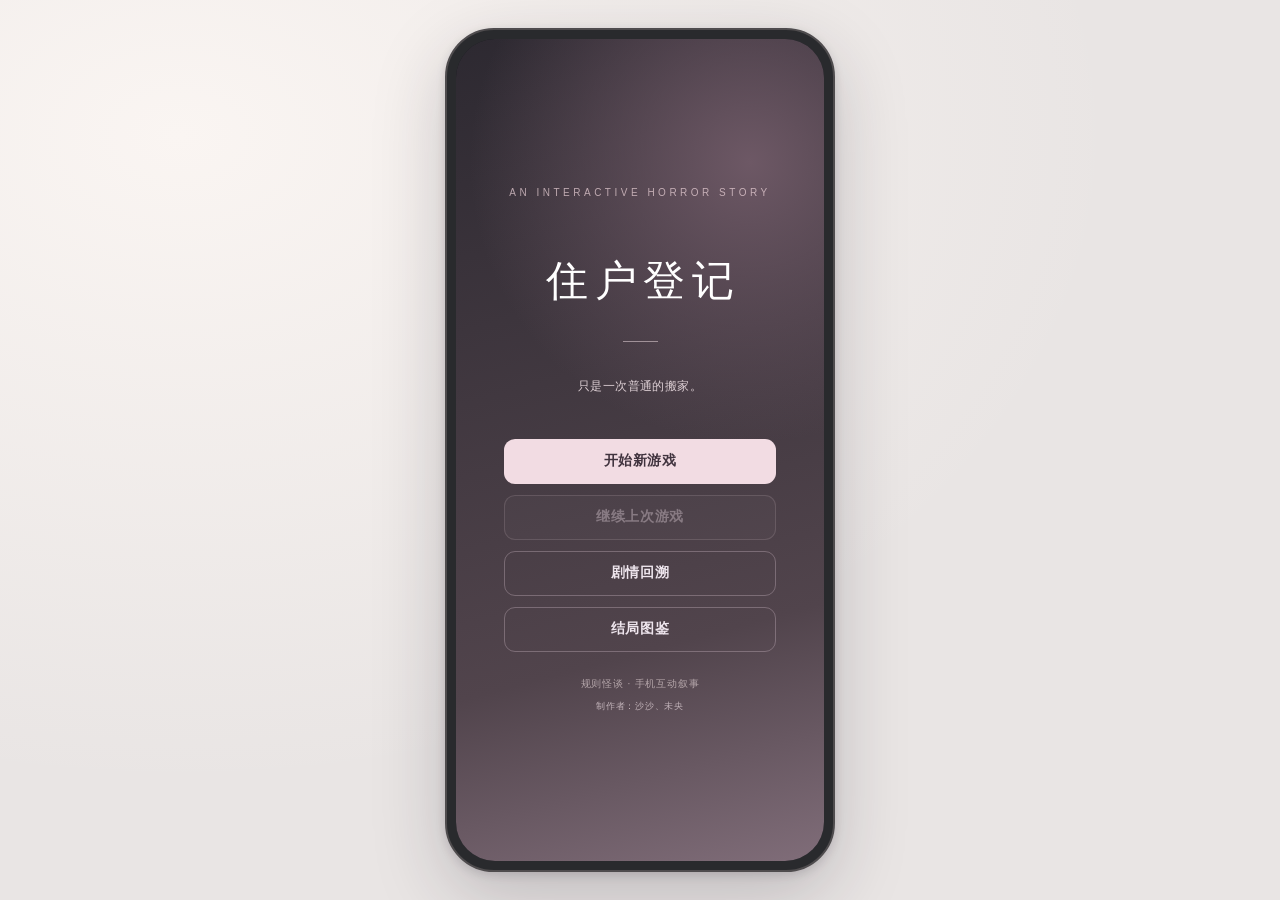
==== commit f9d9b005: "Add files via upload" ====
--- a/index.html
+++ b/index.html
@@ -7,10 +7,13 @@
   <meta name="apple-mobile-web-app-capable" content="yes" />
   <meta name="apple-mobile-web-app-status-bar-style" content="default" />
   <title>住户登记 · Day 1 互动预览</title>
-  <link rel="stylesheet" href="game/css/styles.css?v=20261024j">
-  <link rel="stylesheet" href="game/css/day1.css?v=20261024j">
-  <link rel="stylesheet" href="game/css/archive.css?v=20261024j">
-  <link rel="stylesheet" href="game/css/night.css?v=20261024j">
+  <link rel="preload" as="image" type="image/webp" href="game/assets/plate_loose.webp">
+  <link rel="preload" as="image" type="image/webp" href="game/assets/foyer_closed.webp">
+  <link rel="preload" as="image" type="image/webp" href="game/assets/foyer_ajar.webp">
+  <link rel="stylesheet" href="game/css/styles.css?v=20261024v8">
+  <link rel="stylesheet" href="game/css/day1.css?v=20261024v8">
+  <link rel="stylesheet" href="game/css/archive.css?v=20261024v8">
+  <link rel="stylesheet" href="game/css/night.css?v=20261024v8">
 </head>
 <body>
   <div class="outer">
@@ -27,11 +30,11 @@
     </main>
     
   </div>
-  <script src="game/js/story_fallback.js?v=20261024j"></script>
-  <script src="game/js/audio.js?v=20261024j"></script>
-  <script src="game/js/game.js?v=20261024j"></script>
-  <script src="game/js/day1.js?v=20261024j"></script>
-  <script src="game/js/archive.js?v=20261024j"></script>
-  <script src="game/js/night.js?v=20261024j"></script>
+  <script src="game/js/story_fallback.js?v=20261024v8"></script>
+  <script src="game/js/audio.js?v=20261024v8"></script>
+  <script src="game/js/game.js?v=20261024v8"></script>
+  <script src="game/js/day1.js?v=20261024v8"></script>
+  <script src="game/js/archive.js?v=20261024v8"></script>
+  <script src="game/js/night.js?v=20261024v8"></script>
 </body>
 </html>
--- a/game/css/styles.css
+++ b/game/css/styles.css
@@ -683,3 +683,13 @@
 .rr-anon-action{padding:16px 15px;background:var(--card,#fff);border-top:1px solid var(--border,#e6e6e6)}
 .rr-anon-action button{background:#eee8eb;color:#51444c;border:1px solid #d7cad2;border-radius:9px;width:100%;min-height:47px;padding:12px 15px;text-align:left;display:flex;justify-content:space-between;align-items:center;font-size:14px}
 body[data-theme=dark] .rr-anon-action{background:#24262d}body[data-theme=dark] .rr-anon-action button{background:#403a45;color:#eee4e9;border-color:#655463}
+
+/* v6: private anonymous-message scene; centered action only after timed messages. */
+.rr-anon-chat{position:relative}
+.rr-anon-center{position:absolute;z-index:5;left:9%;right:9%;top:47%;transform:translateY(-50%);pointer-events:auto}
+.rr-anon-center button{width:100%;min-height:51px;background:#ebe2e7;color:#3d3540;border:1px solid #c6b2bd;border-radius:11px;text-align:center;font-size:14px;font-weight:550;box-shadow:0 5px 20px #0002}
+.rr-anon-center button span{padding-left:10px}
+.rr-anon-locked .back-btn{opacity:.22;pointer-events:none}
+body[data-theme="dark"] .rr-anon-center button{background:#49414a;color:#f7ecf3;border-color:#796878}
+
+.rr-creator-credit{margin-top:9px;font-size:9px;letter-spacing:.08em;color:#e5d6dc;opacity:.75;text-align:center;font-weight:400;}
--- a/game/css/archive.css
+++ b/game/css/archive.css
@@ -101,3 +101,17 @@
 .rr-tree>.rr-tree-node{width:295px!important;min-width:0;max-width:295px;margin-left:18px;align-self:flex-start;}
 .rr-tree>.rr-tree-connector{align-self:flex-start;margin-left:165px;}
 .rr-tree>.rr-tree-split{align-self:flex-start;}
+
+/* True left-to-right story graph; vertical dimension is reserved for choices. */
+.rr-horizontal-viewport{width:100%;overflow-x:auto;overflow-y:hidden;touch-action:pan-x;overscroll-behavior-x:contain;border:1px solid #ffffff1a;border-radius:12px;background:#ffffff05;margin:10px 0 22px;}
+.rr-horizontal-canvas{position:relative;width:2250px;height:760px;}
+.rr-horizontal-links{position:absolute;inset:0;pointer-events:none;overflow:visible;}
+.rr-horizontal-links path{fill:none;stroke:#776375;stroke-width:1.5;opacity:.4;}
+.rr-horizontal-links path.is-seen{stroke:#d6aecb;stroke-width:2;opacity:1;}
+.rr-hnode{position:absolute;width:130px;height:49px;}
+.rr-hnode .rr-tree-node{width:100%;height:100%;min-width:0;min-height:0;margin:0;padding:7px 5px;box-sizing:border-box;}
+.rr-hnode .rr-tree-node strong{font-size:11px;}
+
+/* v8: allow vertical panning from any point over the branching graph, including nodes. */
+.rr-horizontal-viewport{overflow-x:auto;overflow-y:auto;max-height:min(65dvh,570px);touch-action:pan-x pan-y;overscroll-behavior:contain;-webkit-overflow-scrolling:touch;}
+.rr-horizontal-canvas,.rr-hnode,.rr-hnode .rr-tree-node{touch-action:pan-x pan-y;}
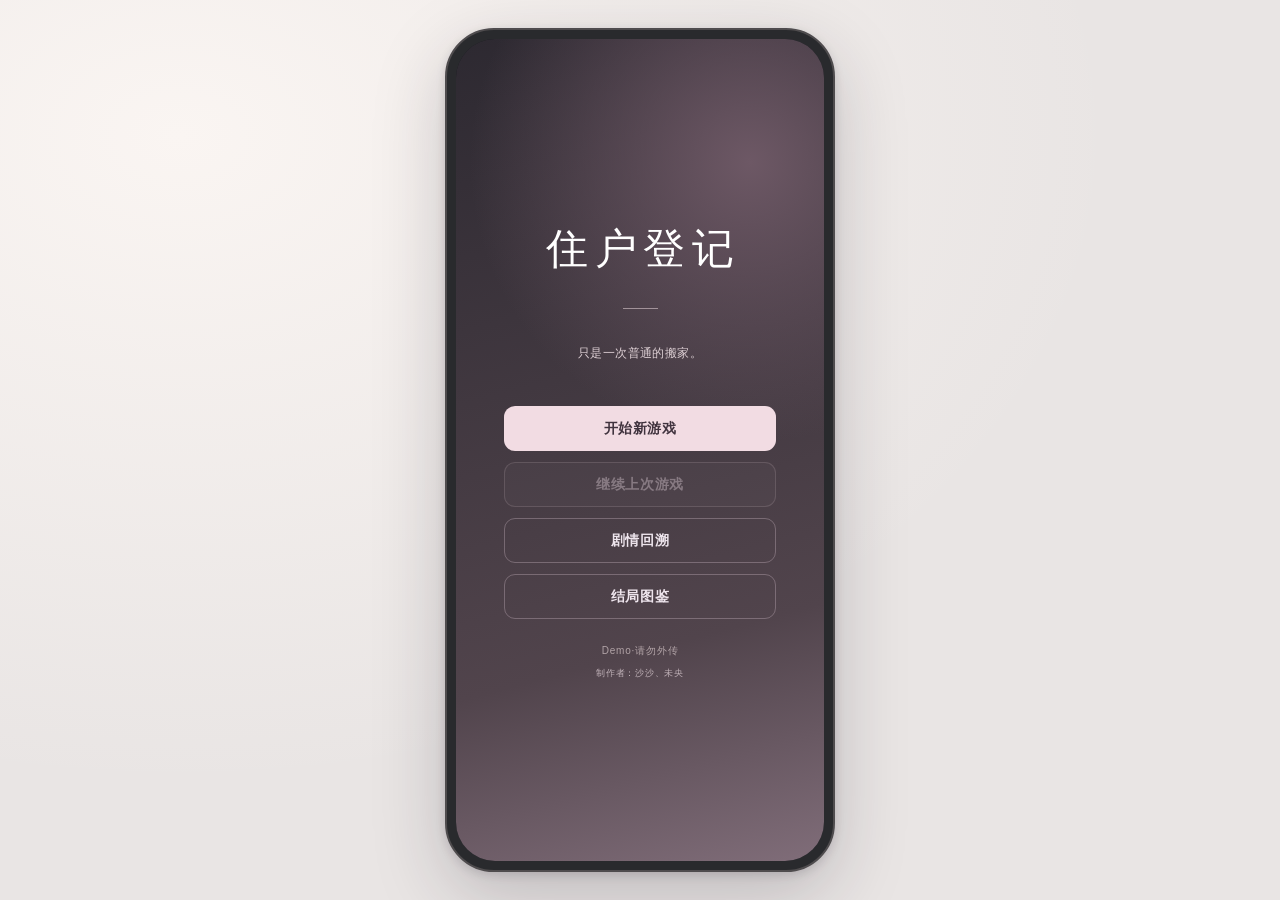
==== commit d1399d10: "Add files via upload" ====
--- a/index.html
+++ b/index.html
@@ -10,10 +10,13 @@
   <link rel="preload" as="image" type="image/webp" href="game/assets/plate_loose.webp">
   <link rel="preload" as="image" type="image/webp" href="game/assets/foyer_closed.webp">
   <link rel="preload" as="image" type="image/webp" href="game/assets/foyer_ajar.webp">
-  <link rel="stylesheet" href="game/css/styles.css?v=20261024v8">
-  <link rel="stylesheet" href="game/css/day1.css?v=20261024v8">
-  <link rel="stylesheet" href="game/css/archive.css?v=20261024v8">
-  <link rel="stylesheet" href="game/css/night.css?v=20261024v8">
+  <link rel="preload" as="image" href="game/assets/boxes.svg">
+  <link rel="preload" as="image" href="game/assets/door.svg">
+  <link rel="preload" as="image" href="game/assets/meal.svg">
+  <link rel="stylesheet" href="game/css/styles.css?v=20261024v12b">
+  <link rel="stylesheet" href="game/css/day1.css?v=20261024v12b">
+  <link rel="stylesheet" href="game/css/archive.css?v=20261024v12b">
+  <link rel="stylesheet" href="game/css/night.css?v=20261024v12b">
 </head>
 <body>
   <div class="outer">
@@ -30,11 +33,13 @@
     </main>
     
   </div>
-  <script src="game/js/story_fallback.js?v=20261024v8"></script>
-  <script src="game/js/audio.js?v=20261024v8"></script>
-  <script src="game/js/game.js?v=20261024v8"></script>
-  <script src="game/js/day1.js?v=20261024v8"></script>
-  <script src="game/js/archive.js?v=20261024v8"></script>
-  <script src="game/js/night.js?v=20261024v8"></script>
+  <script src="game/js/story_fallback.js?v=20261024v12b"></script>
+  <script src="game/js/audio.js?v=20261024v12b"></script>
+  <script src="game/js/game.js?v=20261024v12b"></script>
+  <script src="game/js/day1.js?v=20261024v12b"></script>
+  <script src="game/js/archive.js?v=20261024v12b"></script>
+  <script src="game/js/night.js?v=20261024v12b"></script>
+  <script src="game/js/language.js?v=20261024v12b"></script>
+  <script src="game/js/locale.js?v=20261024v12b"></script>
 </body>
 </html>
--- a/game/css/styles.css
+++ b/game/css/styles.css
@@ -693,3 +693,21 @@
 body[data-theme="dark"] .rr-anon-center button{background:#49414a;color:#f7ecf3;border-color:#796878}
 
 .rr-creator-credit{margin-top:9px;font-size:9px;letter-spacing:.08em;color:#e5d6dc;opacity:.75;text-align:center;font-weight:400;}
+
+/* v10: interactive photos, friend search, and genuine unread/search entry */
+.rr-image-gallery{display:grid!important;grid-template-columns:repeat(2,minmax(0,1fr));gap:12px;padding:10px 14px 32px;}
+.rr-photo-thumb{position:relative;overflow:hidden;display:flex;flex-direction:column;min-height:158px;background:#f6eef0;border:1px solid #ead9df;border-radius:13px;padding:0!important;text-align:left;color:#655966;}
+.rr-photo-thumb img{height:137px;width:100%;object-fit:cover;display:block;aspect-ratio:1.32;background:#eedfe3;}
+.rr-photo-thumb span{padding:7px 12px;font-size:12px;}
+.rr-photo-full{display:flex;flex-direction:column;align-items:center;gap:13px;padding:20px 12px 28px;overflow:auto;height:calc(100% - 58px);background:#f6f0f2;}
+.rr-photo-full img{width:100%;height:auto;max-height:80%;object-fit:contain;border-radius:7px;box-shadow:0 5px 22px #4f3b4e24;background:#eee0e0;}
+.rr-photo-full small{color:#8e7e85;}.rr-gallery-save-hint{color:#9c8193;font-size:.77em;}
+.rr-search-trigger{display:block;width:calc(100% - 24px);margin:10px 12px;text-align:left;border:none;font:inherit;color:#999;background:#f1f1f2;cursor:pointer;}
+.rr-add-friend{padding:20px 15px;}.rr-add-hint{font-size:13px;color:#877e85;margin:8px 0 15px;}
+.rr-add-search{display:flex;align-items:stretch;gap:7px;}.rr-add-search input{flex:1;min-width:0;border:1px solid #e1d9dd;background:white;border-radius:10px;padding:12px;color:#333;font-size:15px;}
+.rr-add-search button{border:0;background:#86ad90;color:white;padding:0 15px;border-radius:9px;}.rr-add-info{margin-top:26px;font-size:11px;color:#999;line-height:1.8;}
+.rr-friend-found{display:flex;gap:15px;align-items:center;background:white;margin:20px 0;padding:13px;border-radius:12px;}.rr-friend-found div{display:flex;flex-direction:column;gap:7px;}.rr-friend-found small{font-size:11px;color:#888;}
+.rr-sms-card{padding:16px;margin:12px 15px;background:white;border-radius:16px;box-shadow:0 2px 11px #00000009;}
+.rr-sms-sender{display:flex;align-items:center;gap:12px;}.rr-sms-sender div{display:flex;flex-direction:column;gap:4px;}.rr-sms-sender small{color:#999;font-size:12px;}.rr-sms-bubble{border-radius:10px;background:#69bb83;color:white;padding:10px;font-size:20px;}.rr-sms-card p{color:#666;line-height:1.8;font-size:13px;}
+/* Remove the empty band beneath avatars after deleting placeholder labels. */
+.avatar-choice{gap:2px!important;padding-bottom:7px!important;}
--- a/game/css/night.css
+++ b/game/css/night.css
@@ -64,3 +64,37 @@
 /* Ver. 4: remove all simulated zoom/shake per the revised scene direction. */
 .rr-cg-visual img,.rr-cg-visual.approach img,.rr-cg-visual.tremble img,.rr-cg-visual.reveal img{animation:none!important;transform:none!important;}
 .rr-cg-visual.photo-hold img{animation:none!important;transform:none!important;}
+
+/* 11: Death transition. Only on an unrepaired/dangerous route. */
+.rr-cg-last .rr-cg-panel{bottom:42px;pointer-events:none}
+.rr-cg-tap{position:absolute;z-index:4;inset:0;width:100%;background:transparent;border:0;color:#f4ecf0;text-align:right;display:flex;align-items:flex-end;justify-content:flex-end;padding:0 24px max(49px,env(safe-area-inset-bottom));font-size:12px;letter-spacing:.16em}
+.rr-cg-tap span{opacity:.86;text-shadow:0 1px 7px #090b12}
+.rr-cg-tap:active span{opacity:1}
+/* 第 12 版：保留读字幕时间，干扰只是一瞬，身份页复用原有物业 UI。 */
+.rr-death-fade,.rr-death-static{position:absolute;inset:0;overflow:hidden;color:#f3f0f1}
+.rr-death-fade{background:#020205}
+.rr-death-fade img{display:block;width:100%;height:100%;object-fit:cover}
+.rr-death-darkness{position:absolute;inset:0;background:#020205;animation:rrDeathFade 1.05s ease-in both}
+@keyframes rrDeathFade{0%{opacity:.04}100%{opacity:1}}
+.rr-death-fade p{position:absolute;z-index:1;left:20px;right:20px;top:46%;transform:translateY(-50%);text-align:center;font-size:15px;font-weight:400;line-height:2.05;letter-spacing:.045em;margin:0;text-shadow:0 1px 7px #000;animation:rrDeathWords 1.1s ease-out both}
+@keyframes rrDeathWords{0%{opacity:0}25%{opacity:.7}100%{opacity:1}}
+.rr-death-static{background:#11141c}
+.rr-death-noise{position:absolute;inset:-4%;background-image:url('../assets/signal_noise.png');background-size:240px 240px;image-rendering:auto;opacity:.16;animation:rrDeathNoise .25s steps(2,end) infinite;filter:grayscale(1) contrast(.65)}
+.rr-death-scanlines{position:absolute;inset:0;background:linear-gradient(180deg,#090b12b9,#171b25a6);pointer-events:none}
+.rr-death-static>span{position:absolute;z-index:1;bottom:32%;width:100%;text-align:center;font-size:11px;letter-spacing:.16em;color:#cac4c8}
+@keyframes rrDeathNoise{0%{transform:translate(0,0)}50%{transform:translate(2px,-3px)}100%{transform:translate(-2px,2px)}}
+/* 完全沿用住户登记页面的排版：原有页面的浅色背景、标题、表格行。 */
+.rr-death-residence{position:absolute!important;inset:0;width:100%;height:100%;overflow:hidden;z-index:2;--wash:#f5f5f5;--card:#fff;--ink:#202326;--text2:#94979e;--border:#e7e8eb;--ui-top:#fafafa;background:#f5f5f5!important;color:#202326!important;animation:rrRecordAppear .35s ease-out both}
+.rr-death-residence>.app-header{background:#fafafa!important;border-bottom:1px solid #e5e5e7!important;color:#15171b!important;position:relative}
+.rr-death-residence>.app-header h2{color:#15171b!important}
+.rr-death-residence .rr-death-back{font-size:29px;line-height:1;color:#202326;display:flex;align-items:center;justify-content:flex-start}
+.rr-death-residence>.scroll{background:#f5f5f5!important;color:#202326!important}
+.rr-death-residence .doc-section{background:#fff!important;color:#202326!important;border:1px solid #e5e5e9!important;border-radius:12px}
+.rr-death-residence .doc-title{color:#16191f!important}
+.rr-death-residence .info-row{border-color:#e5e5e9!important;color:#202326!important}
+.rr-death-residence .info-row span:first-child{color:#90949c!important}
+.rr-death-residence .info-row span:last-child{color:#202326!important}
+.rr-death-residence .info-row span.rr-residence-anomaly:last-child{color:#952c3d!important;font-weight:600;letter-spacing:.01em}
+@keyframes rrRecordAppear{from{opacity:.1}to{opacity:1}}
+/* 结局「亚伯」：留白与一句典故，避免重复解释 CG 的死亡过程。 */
+.rr-abel-quote{margin:28px 0 52px!important;text-align:left;font-size:16px;line-height:2.3;letter-spacing:.09em;color:#e6d7dc;font-weight:400;}
